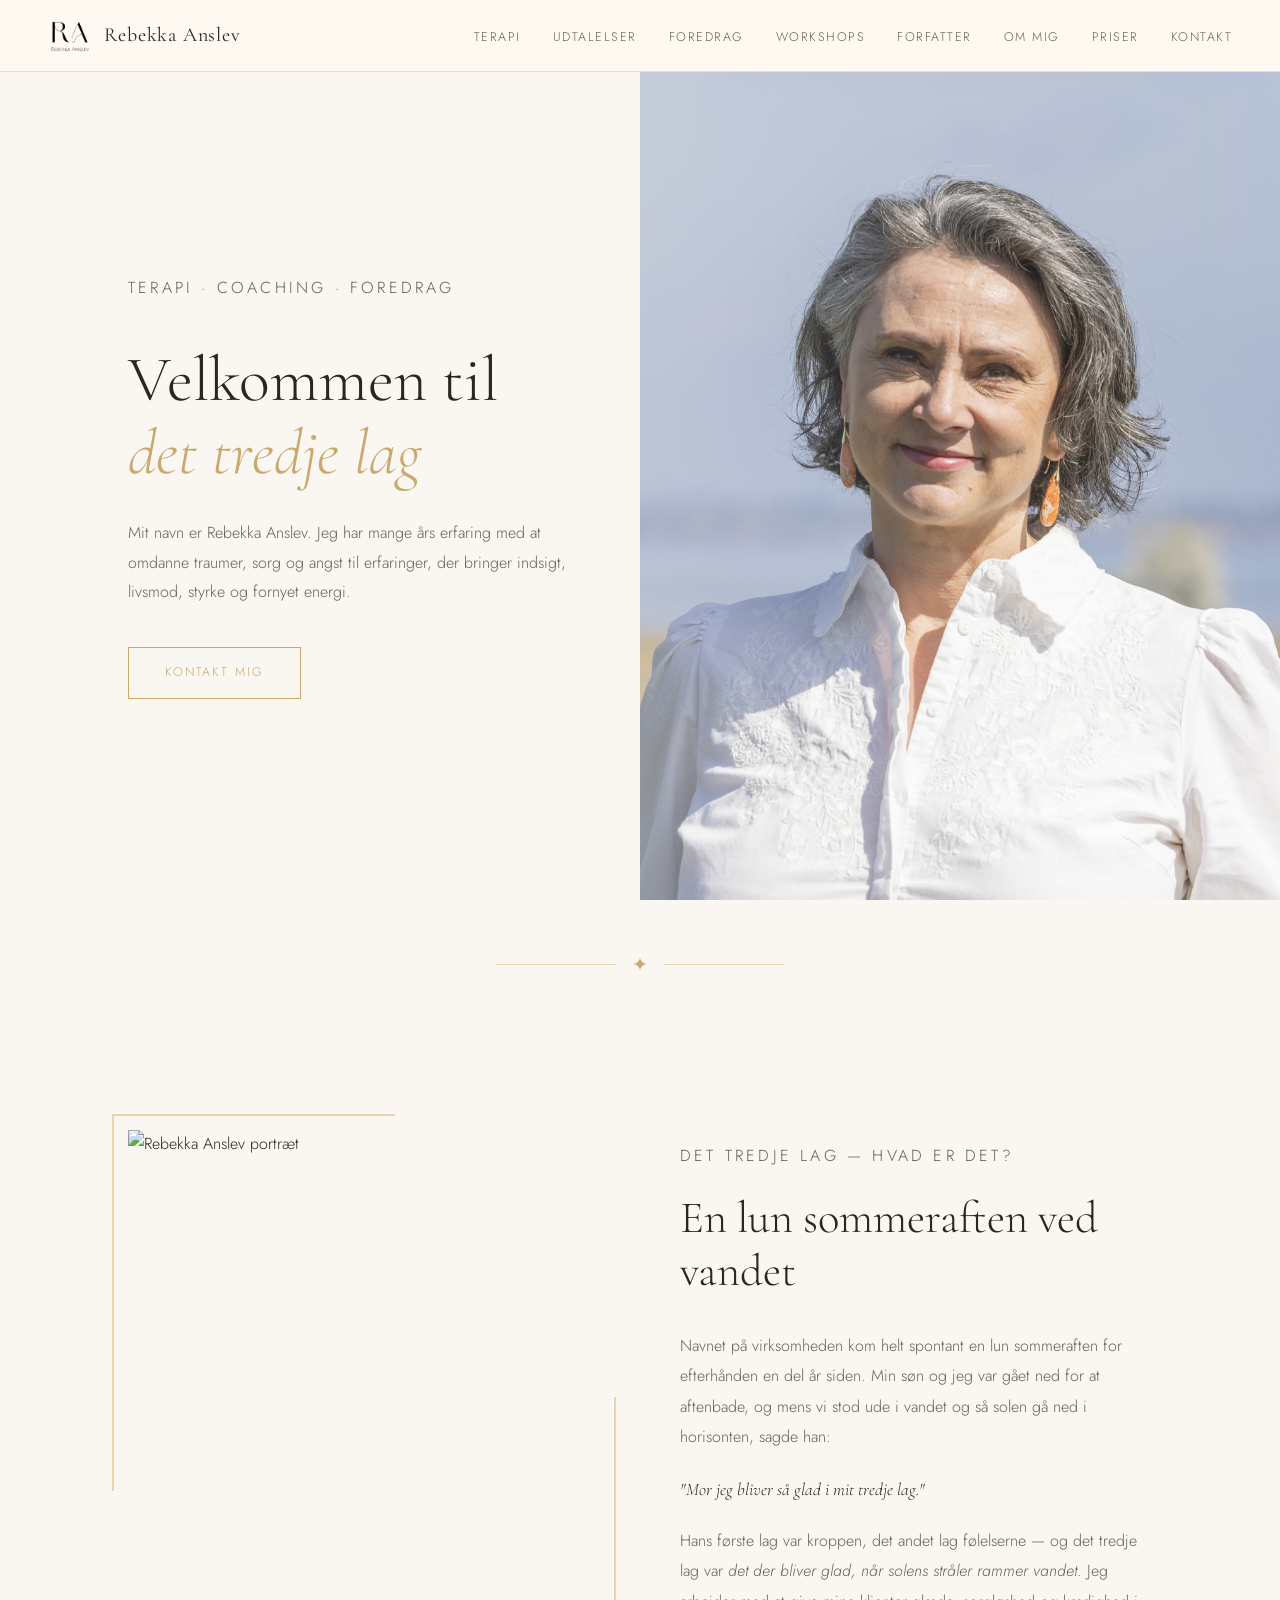
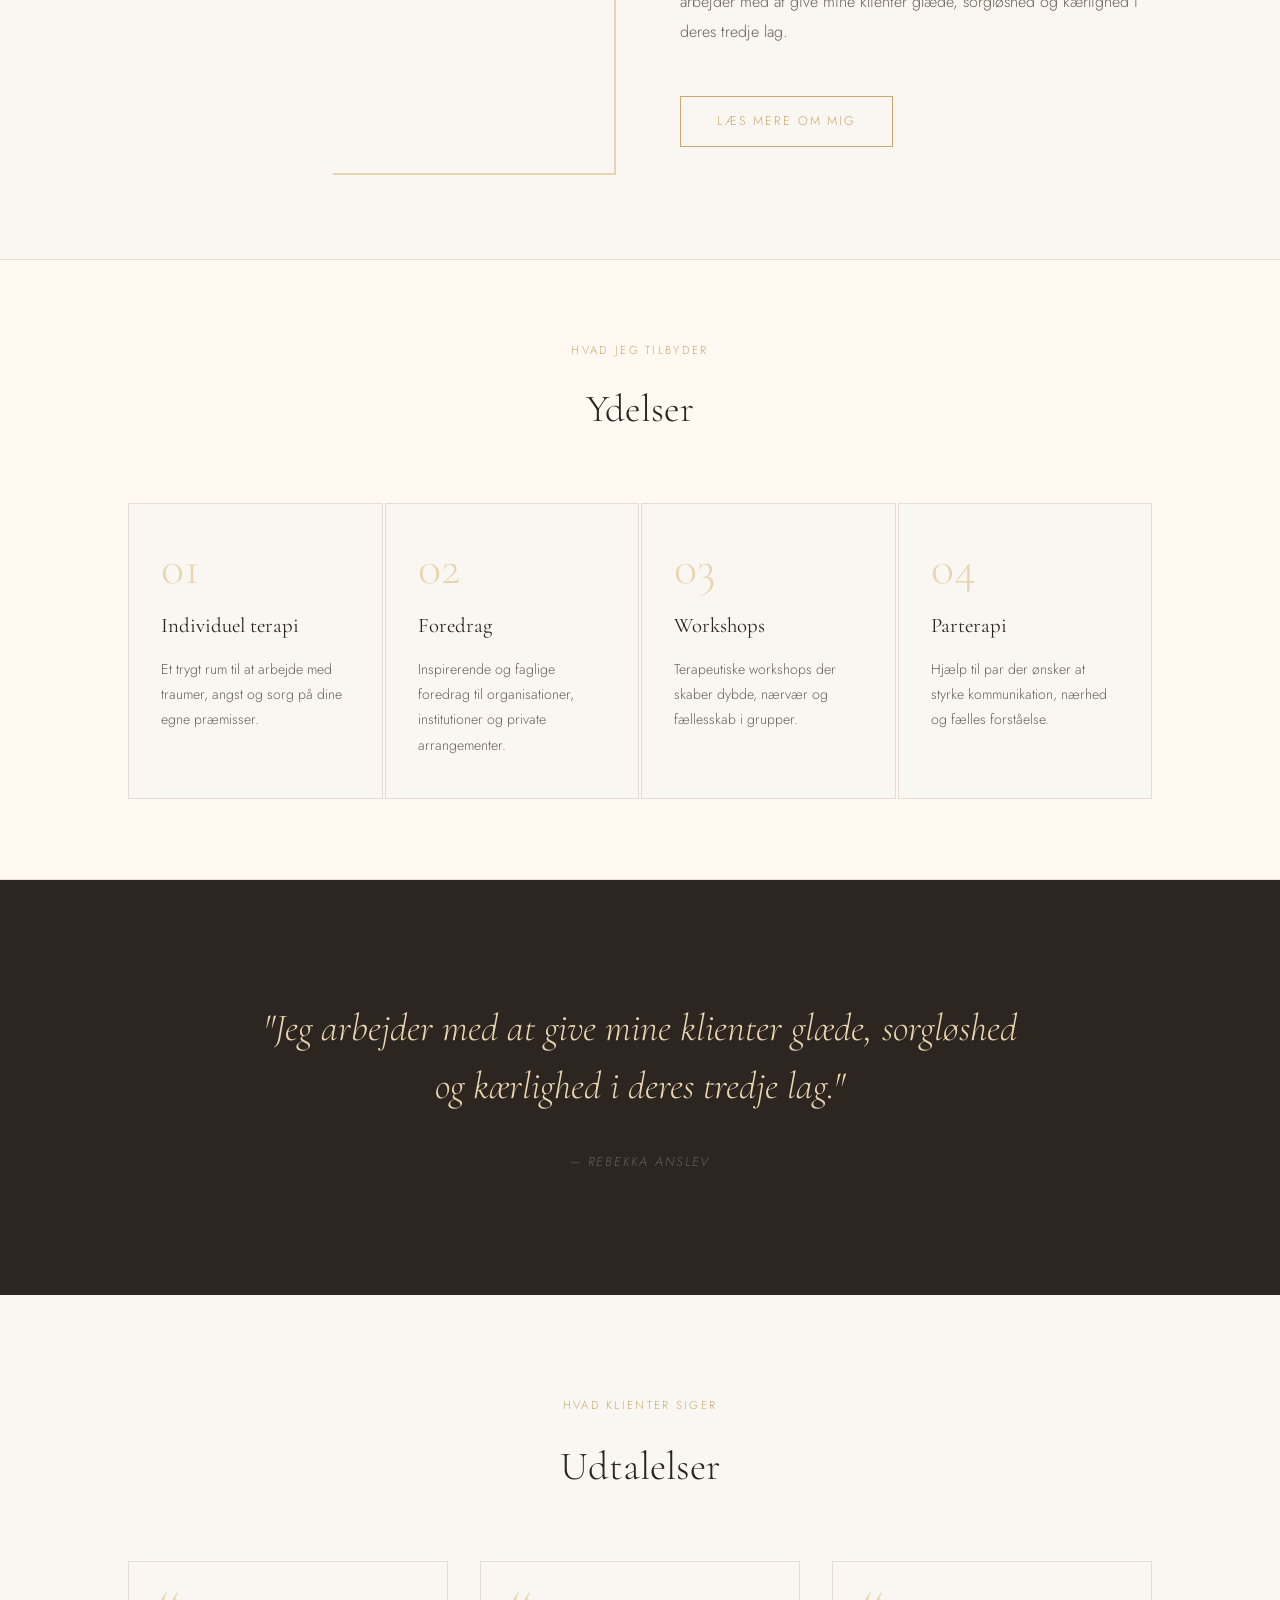
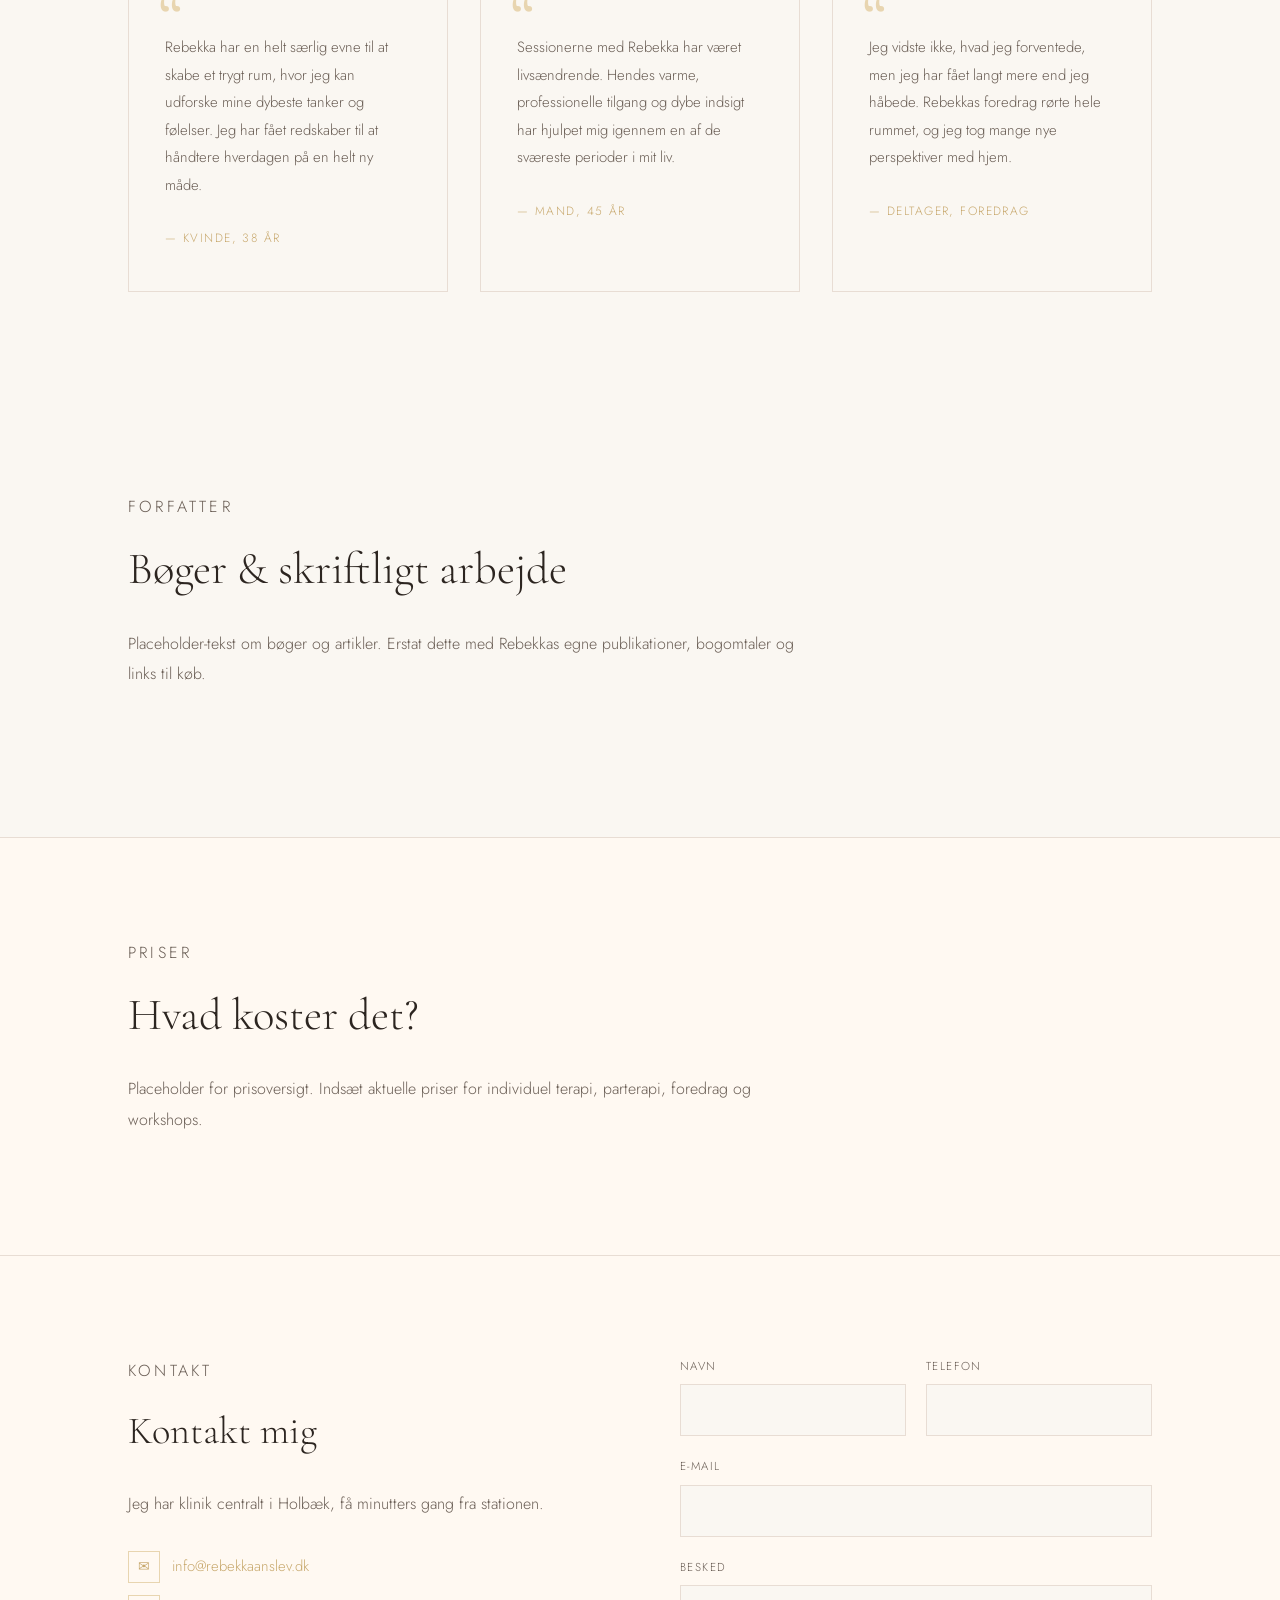
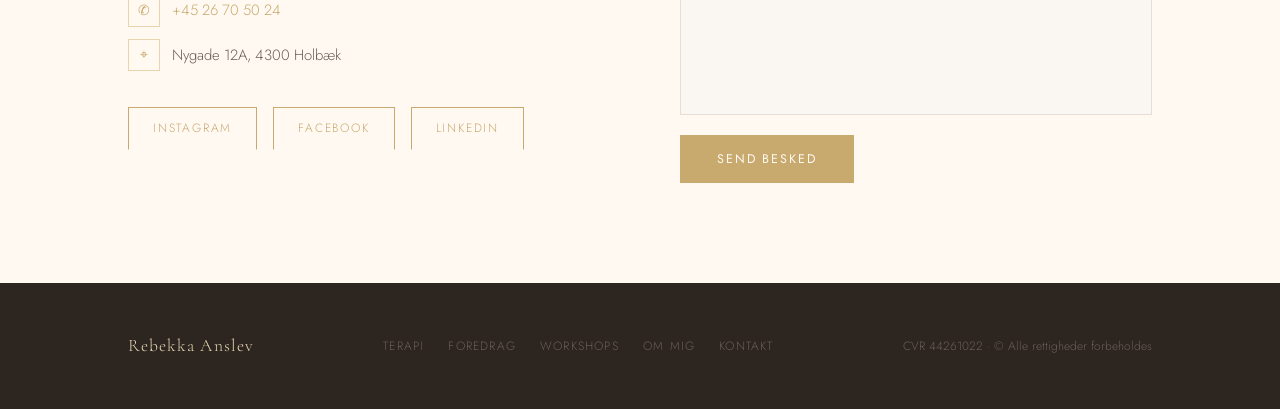
==== index.html @ 32efa0bd "initial commit" ====
<!DOCTYPE html>
<html lang="da">
<head>
  <meta charset="UTF-8" />
  <meta name="viewport" content="width=device-width, initial-scale=1.0" />
  <title>Rebekka Anslev</title>
  <link rel="preconnect" href="https://fonts.googleapis.com">
  <link rel="preconnect" href="https://fonts.gstatic.com" crossorigin>
  <link href="https://fonts.googleapis.com/css2?family=Cormorant+Garamond:ital,wght@0,300;0,400;0,500;1,300;1,400&family=Jost:wght@300;400;500&display=swap" rel="stylesheet">

  <style>
    /* ── Variables ── */
    :root {
      --gold:        #c8a96e;
      --gold-light:  #e8d5b0;
      --cream:       #faf7f2;
      --warm-white:  #fff9f2;
      --dark:        #2c2520;
      --mid:         #6b5f56;
      --light-line:  #e8ddd4;
      --nav-height:  72px;
    }

    /* ── Reset ── */
    *, *::before, *::after { box-sizing: border-box; margin: 0; padding: 0; }
    html { scroll-behavior: smooth; }

    body {
      font-family: 'Jost', sans-serif;
      background: var(--cream);
      color: var(--dark);
      font-weight: 300;
      line-height: 1.75;
    }

    img { display: block; max-width: 100%; }
    a   { color: inherit; text-decoration: none; }

    /* ── Nav ── */
    nav {
      position: fixed; top: 0; left: 0; right: 0; z-index: 100;
      height: var(--nav-height);
      background: var(--warm-white);
      border-bottom: 1px solid var(--light-line);
      display: flex; align-items: center; justify-content: space-between;
      padding: 0 48px;
      transition: box-shadow .3s;
    }
    nav.scrolled { box-shadow: 0 2px 24px rgba(0,0,0,.07); }

    .nav-logo {
      display: flex; align-items: center; gap: 14px;
    }
    .nav-logo img {
      height: 36px; width: auto;
    }
    .nav-logo span {
      font-family: 'Cormorant Garamond', serif;
      font-size: 1.25rem;
      font-weight: 400;
      letter-spacing: .04em;
      color: var(--dark);
    }

    .nav-links {
      display: flex; gap: 32px; list-style: none;
    }
    .nav-links a {
      font-size: .78rem;
      letter-spacing: .12em;
      text-transform: uppercase;
      color: var(--mid);
      transition: color .2s;
      padding-bottom: 2px;
      border-bottom: 1px solid transparent;
    }
    .nav-links a:hover {
      color: var(--gold);
      border-bottom-color: var(--gold);
    }

    /* hamburger */
    .hamburger {
      display: none; flex-direction: column; gap: 5px; cursor: pointer; padding: 4px;
    }
    .hamburger span {
      display: block; width: 24px; height: 1.5px; background: var(--dark); transition: .3s;
    }

    /* mobile menu */
    .mobile-menu {
      display: none; position: fixed; top: var(--nav-height); left: 0; right: 0; bottom: 0;
      background: var(--warm-white); z-index: 99;
      flex-direction: column; align-items: center; justify-content: center; gap: 36px;
    }
    .mobile-menu.open { display: flex; }
    .mobile-menu a {
      font-family: 'Cormorant Garamond', serif;
      font-size: 2rem; font-weight: 300; letter-spacing: .05em;
      color: var(--dark); transition: color .2s;
    }
    .mobile-menu a:hover { color: var(--gold); }

    /* ── Hero ── */
    .hero {
      margin-top: var(--nav-height);
      min-height: calc(100vh - var(--nav-height));
      display: grid;
      grid-template-columns: 1fr 1fr;
      align-items: center;
    }

    .hero-text {
      padding: 80px 64px 80px 10vw;
    }
    .hero-eyebrow {
      font-size: .72rem; letter-spacing: .2em; text-transform: uppercase;
      color: var(--gold); margin-bottom: 24px;
    }
    .hero-text h1 {
      font-family: 'Cormorant Garamond', serif;
      font-size: clamp(2.6rem, 5vw, 4.2rem);
      font-weight: 300;
      line-height: 1.15;
      margin-bottom: 28px;
      color: var(--dark);
    }
    .hero-text h1 em {
      font-style: italic; color: var(--gold);
    }
    .hero-text p {
      font-size: 1rem; color: var(--mid);
      max-width: 440px; margin-bottom: 40px;
      line-height: 1.85;
    }

    .btn {
      display: inline-block;
      padding: 14px 36px;
      border: 1px solid var(--gold);
      color: var(--gold);
      font-family: 'Jost', sans-serif;
      font-size: .78rem; letter-spacing: .15em; text-transform: uppercase;
      transition: background .25s, color .25s;
    }
    .btn:hover { background: var(--gold); color: var(--warm-white); }
    .btn-filled {
      background: var(--gold); color: var(--warm-white);
    }
    .btn-filled:hover { background: var(--dark); border-color: var(--dark); }

    .hero-image {
      height: calc(100vh - var(--nav-height));
      overflow: hidden;
      position: relative;
    }
    .hero-image img {
      width: 100%; height: 100%; object-fit: cover; object-position: top center;
    }
    /* warm tint overlay */
    .hero-image::after {
      content: ''; position: absolute; inset: 0;
      background: linear-gradient(to right, rgba(250,247,242,.18), transparent);
      pointer-events: none;
    }

    /* ── Divider ── */
    .gold-divider {
      display: flex; align-items: center; justify-content: center;
      gap: 16px; padding: 48px 0;
    }
    .gold-divider::before, .gold-divider::after {
      content: ''; flex: 1; max-width: 120px; height: 1px; background: var(--gold-light);
    }
    .gold-divider span {
      color: var(--gold); font-size: 1.2rem;
    }

    /* ── About / Story Section ── */
    .section { padding: 100px 10vw; }
    .section-label {
      font-size: .72rem; letter-spacing: .2em; text-transform: uppercase;
      color: var(--gold); margin-bottom: 16px;
    }
    .section h2 {
      font-family: 'Cormorant Garamond', serif;
      font-size: clamp(2rem, 3.5vw, 3rem);
      font-weight: 300; line-height: 1.2;
      margin-bottom: 32px;
    }
    .section p {
      color: var(--mid); max-width: 680px; margin-bottom: 20px;
      font-size: 1rem; line-height: 1.9;
    }

    .about-grid {
      display: grid; grid-template-columns: 1fr 1fr; gap: 80px; align-items: center;
    }
    .about-image {
      position: relative;
    }
    .about-image img {
      width: 100%; aspect-ratio: 3/4; object-fit: cover;
    }
    /* gold accent frame */
    .about-image::before {
      content: '';
      position: absolute; top: -16px; left: -16px;
      width: 60%; height: 60%;
      border-top: 2px solid var(--gold-light);
      border-left: 2px solid var(--gold-light);
      pointer-events: none; z-index: 0;
    }
    .about-image::after {
      content: '';
      position: absolute; bottom: -16px; right: -16px;
      width: 60%; height: 60%;
      border-bottom: 2px solid var(--gold-light);
      border-right: 2px solid var(--gold-light);
      pointer-events: none;
    }

    /* ── Services Strip ── */
    .services {
      background: var(--warm-white);
      border-top: 1px solid var(--light-line);
      border-bottom: 1px solid var(--light-line);
      padding: 80px 10vw;
    }
    .services-header { text-align: center; margin-bottom: 60px; }
    .services-header .section-label { justify-content: center; display: block; }
    .services-header h2 {
      font-family: 'Cormorant Garamond', serif;
      font-size: clamp(2rem, 3vw, 2.8rem); font-weight: 300;
    }

    .services-grid {
      display: grid; grid-template-columns: repeat(4, 1fr); gap: 2px;
    }
    .service-card {
      padding: 40px 32px;
      border: 1px solid var(--light-line);
      background: var(--cream);
      transition: border-color .25s, background .25s;
      cursor: pointer;
    }
    .service-card:hover {
      border-color: var(--gold-light);
      background: var(--warm-white);
    }
    .service-number {
      font-family: 'Cormorant Garamond', serif;
      font-size: 3rem; font-weight: 300;
      color: var(--gold-light); line-height: 1;
      margin-bottom: 16px;
    }
    .service-card h3 {
      font-family: 'Cormorant Garamond', serif;
      font-size: 1.3rem; font-weight: 400;
      margin-bottom: 12px;
    }
    .service-card p {
      font-size: .88rem; color: var(--mid); line-height: 1.8;
    }

    /* ── Quote / Story Block ── */
    .quote-section {
      padding: 120px 10vw;
      background: var(--dark);
      color: var(--cream);
      text-align: center;
    }
    .quote-section blockquote {
      font-family: 'Cormorant Garamond', serif;
      font-size: clamp(1.5rem, 3vw, 2.5rem);
      font-weight: 300; font-style: italic;
      line-height: 1.5;
      max-width: 760px; margin: 0 auto 32px;
      color: var(--gold-light);
    }
    .quote-section cite {
      font-size: .8rem; letter-spacing: .15em; text-transform: uppercase;
      color: var(--mid);
    }

    /* ── Testimonials ── */
    .testimonials { padding: 100px 10vw; }
    .testimonials-header { text-align: center; margin-bottom: 60px; }
    .testimonials-grid {
      display: grid; grid-template-columns: repeat(3, 1fr); gap: 32px;
    }
    .testimonial {
      padding: 40px 36px;
      border: 1px solid var(--light-line);
      position: relative;
    }
    .testimonial::before {
      content: '\201C';
      font-family: 'Cormorant Garamond', serif;
      font-size: 5rem; line-height: .8;
      color: var(--gold-light);
      position: absolute; top: 24px; left: 28px;
    }
    .testimonial p {
      font-size: .93rem; color: var(--mid);
      line-height: 1.85; margin-bottom: 24px;
      padding-top: 32px;
    }
    .testimonial-name {
      font-size: .75rem; letter-spacing: .12em; text-transform: uppercase;
      color: var(--gold);
    }

    /* ── Contact ── */
    .contact {
      background: var(--warm-white);
      border-top: 1px solid var(--light-line);
      padding: 100px 10vw;
    }
    .contact-inner {
      display: grid; grid-template-columns: 1fr 1fr; gap: 80px; align-items: start;
    }
    .contact h2 {
      font-family: 'Cormorant Garamond', serif;
      font-size: clamp(2rem, 3vw, 2.8rem); font-weight: 300;
      margin-bottom: 24px;
    }
    .contact p { color: var(--mid); font-size: 1rem; line-height: 1.85; margin-bottom: 12px; }
    .contact a { color: var(--gold); border-bottom: 1px solid transparent; transition: border-color .2s; }
    .contact a:hover { border-bottom-color: var(--gold); }

    .contact-info { margin-top: 32px; }
    .contact-info-item {
      display: flex; align-items: center; gap: 12px;
      margin-bottom: 12px; font-size: .93rem; color: var(--mid);
    }
    .contact-info-item .icon {
      width: 32px; height: 32px; border: 1px solid var(--gold-light);
      display: flex; align-items: center; justify-content: center;
      flex-shrink: 0; color: var(--gold); font-size: .85rem;
    }

    /* Form */
    .contact-form { display: flex; flex-direction: column; gap: 20px; }
    .form-row { display: grid; grid-template-columns: 1fr 1fr; gap: 20px; }
    .form-group { display: flex; flex-direction: column; gap: 8px; }
    .form-group label {
      font-size: .72rem; letter-spacing: .12em; text-transform: uppercase; color: var(--mid);
    }
    .form-group input, .form-group textarea {
      background: var(--cream);
      border: 1px solid var(--light-line);
      padding: 14px 18px;
      font-family: 'Jost', sans-serif;
      font-size: .93rem; color: var(--dark); outline: none;
      transition: border-color .2s;
      resize: none;
    }
    .form-group input:focus, .form-group textarea:focus {
      border-color: var(--gold);
    }
    .form-group textarea { min-height: 130px; }

    /* ── Footer ── */
    footer {
      background: var(--dark); color: var(--mid);
      padding: 48px 10vw;
      display: flex; justify-content: space-between; align-items: center;
      flex-wrap: wrap; gap: 24px;
    }
    .footer-logo {
      font-family: 'Cormorant Garamond', serif;
      font-size: 1.1rem; color: var(--gold-light); letter-spacing: .06em;
    }
    .footer-links { display: flex; gap: 24px; flex-wrap: wrap; }
    .footer-links a {
      font-size: .75rem; letter-spacing: .1em; text-transform: uppercase;
      color: var(--mid); transition: color .2s;
    }
    .footer-links a:hover { color: var(--gold); }
    .footer-copy { font-size: .75rem; }

    /* ── Animations ── */
    @keyframes fadeUp {
      from { opacity: 0; transform: translateY(28px); }
      to   { opacity: 1; transform: translateY(0); }
    }
    .fade-up { opacity: 0; }
    .fade-up.visible { animation: fadeUp .7s ease forwards; }
    .fade-up:nth-child(2) { animation-delay: .1s; }
    .fade-up:nth-child(3) { animation-delay: .2s; }
    .fade-up:nth-child(4) { animation-delay: .3s; }

    /* ── Responsive ── */
    @media (max-width: 1024px) {
      .services-grid { grid-template-columns: 1fr 1fr; }
      .testimonials-grid { grid-template-columns: 1fr 1fr; }
    }

    @media (max-width: 768px) {
      nav { padding: 0 24px; }
      .nav-links { display: none; }
      .hamburger { display: flex; }

      .hero { grid-template-columns: 1fr; }
      .hero-image { display: none; }
      .hero-text { padding: 60px 24px; }

      .section { padding: 64px 24px; }
      .about-grid { grid-template-columns: 1fr; gap: 48px; }
      .services { padding: 64px 24px; }
      .services-grid { grid-template-columns: 1fr; }
      .testimonials { padding: 64px 24px; }
      .testimonials-grid { grid-template-columns: 1fr; }
      .contact { padding: 64px 24px; }
      .contact-inner { grid-template-columns: 1fr; gap: 48px; }
      .form-row { grid-template-columns: 1fr; }
      footer { padding: 40px 24px; flex-direction: column; align-items: flex-start; }
    }
  </style>
</head>
<body>

  <!-- ── Navigation ── -->
  <nav id="navbar">
    <div class="nav-logo">
      <!-- Replace logo.png with your actual logo file -->
      <img src="images/logo.png" alt="Rebekka Anslev logo" onerror="this.style.display='none'">
      <span>Rebekka Anslev</span>
    </div>

    <ul class="nav-links">
      <li><a href="#terapi">Terapi</a></li>
      <li><a href="#udtalelser">Udtalelser</a></li>
      <li><a href="#foredrag">Foredrag</a></li>
      <li><a href="#workshops">Workshops</a></li>
      <li><a href="#forfatter">Forfatter</a></li>
      <li><a href="#om-mig">Om mig</a></li>
      <li><a href="#priser">Priser</a></li>
      <li><a href="#kontakt">Kontakt</a></li>
    </ul>

    <div class="hamburger" id="hamburger" onclick="toggleMenu()">
      <span></span><span></span><span></span>
    </div>
  </nav>

  <!-- Mobile menu -->
  <div class="mobile-menu" id="mobileMenu">
    <a href="#terapi"    onclick="toggleMenu()">Terapi</a>
    <a href="#udtalelser" onclick="toggleMenu()">Udtalelser</a>
    <a href="#foredrag"  onclick="toggleMenu()">Foredrag</a>
    <a href="#workshops" onclick="toggleMenu()">Workshops</a>
    <a href="#forfatter" onclick="toggleMenu()">Forfatter</a>
    <a href="#om-mig"    onclick="toggleMenu()">Om mig</a>
    <a href="#priser"    onclick="toggleMenu()">Priser</a>
    <a href="#kontakt"   onclick="toggleMenu()">Kontakt</a>
  </div>

  <!-- ── Hero ── -->
  <section class="hero">
    <div class="hero-text">
      <p class="hero-eyebrow fade-up">Terapi · Coaching · Foredrag</p>
      <h1 class="fade-up">Velkommen til<br><em>det tredje lag</em></h1>
      <p class="fade-up">
        Mit navn er Rebekka Anslev. Jeg har mange års erfaring med at omdanne traumer,
        sorg og angst til erfaringer, der bringer indsigt, livsmod, styrke og fornyet energi.
      </p>
      <a href="#kontakt" class="btn fade-up">Kontakt mig</a>
    </div>
    <div class="hero-image">
      <!-- Replace hero.jpg with your portrait photo -->
      <img src="images/hero_cropped.jpg" alt="Rebekka Anslev">
    </div>
  </section>

  <!-- ── Gold Divider ── -->
  <div class="gold-divider"><span>✦</span></div>

  <!-- ── About / Story ── -->
  <section class="section" id="om-mig">
    <div class="about-grid">
      <div class="about-image">
        <!-- Replace portrait.jpg with your chosen image -->
        <img src="images/portrait.jpg" alt="Rebekka Anslev portræt">
      </div>
      <div>
        <p class="section-label fade-up">Det tredje lag — hvad er det?</p>
        <h2 class="fade-up">En lun sommeraften ved vandet</h2>
        <p class="fade-up">
          Navnet på virksomheden kom helt spontant en lun sommeraften for efterhånden en del år
          siden. Min søn og jeg var gået ned for at aftenbade, og mens vi stod ude i vandet og
          så solen gå ned i horisonten, sagde han:
        </p>
        <p class="fade-up">
          <em style="font-family:'Cormorant Garamond',serif;font-size:1.1rem;color:var(--dark);">
            "Mor jeg bliver så glad i mit tredje lag."
          </em>
        </p>
        <p class="fade-up">
          Hans første lag var kroppen, det andet lag følelserne — og det tredje lag var
          <em>det der bliver glad, når solens stråler rammer vandet</em>.
          Jeg arbejder med at give mine klienter glæde, sorgløshed og kærlighed i deres tredje lag.
        </p>
        <br>
        <a href="#kontakt" class="btn fade-up">Læs mere om mig</a>
      </div>
    </div>
  </section>

  <!-- ── Services ── -->
  <section class="services" id="terapi">
    <div class="services-header">
      <span class="section-label">Hvad jeg tilbyder</span>
      <h2>Ydelser</h2>
    </div>
    <div class="services-grid">
      <div class="service-card fade-up">
        <div class="service-number">01</div>
        <h3>Individuel terapi</h3>
        <p>Et trygt rum til at arbejde med traumer, angst og sorg på dine egne præmisser.</p>
      </div>
      <div class="service-card fade-up" id="foredrag">
        <div class="service-number">02</div>
        <h3>Foredrag</h3>
        <p>Inspirerende og faglige foredrag til organisationer, institutioner og private arrangementer.</p>
      </div>
      <div class="service-card fade-up" id="workshops">
        <div class="service-number">03</div>
        <h3>Workshops</h3>
        <p>Terapeutiske workshops der skaber dybde, nærvær og fællesskab i grupper.</p>
      </div>
      <div class="service-card fade-up">
        <div class="service-number">04</div>
        <h3>Parterapi</h3>
        <p>Hjælp til par der ønsker at styrke kommunikation, nærhed og fælles forståelse.</p>
      </div>
    </div>
  </section>

  <!-- ── Quote ── -->
  <section class="quote-section">
    <blockquote>
      "Jeg arbejder med at give mine klienter glæde, sorgløshed og kærlighed i deres tredje lag."
    </blockquote>
    <cite>— Rebekka Anslev</cite>
  </section>

  <!-- ── Testimonials ── -->
  <section class="testimonials" id="udtalelser">
    <div class="testimonials-header">
      <p class="section-label">Hvad klienter siger</p>
      <h2 style="font-family:'Cormorant Garamond',serif;font-size:2.5rem;font-weight:300;">Udtalelser</h2>
    </div>
    <div class="testimonials-grid">
      <div class="testimonial fade-up">
        <p>
          Rebekka har en helt særlig evne til at skabe et trygt rum, hvor jeg kan udforske
          mine dybeste tanker og følelser. Jeg har fået redskaber til at håndtere hverdagen
          på en helt ny måde.
        </p>
        <span class="testimonial-name">— Kvinde, 38 år</span>
      </div>
      <div class="testimonial fade-up">
        <p>
          Sessionerne med Rebekka har været livsændrende. Hendes varme, professionelle tilgang
          og dybe indsigt har hjulpet mig igennem en af de sværeste perioder i mit liv.
        </p>
        <span class="testimonial-name">— Mand, 45 år</span>
      </div>
      <div class="testimonial fade-up">
        <p>
          Jeg vidste ikke, hvad jeg forventede, men jeg har fået langt mere end jeg håbede.
          Rebekkas foredrag rørte hele rummet, og jeg tog mange nye perspektiver med hjem.
        </p>
        <span class="testimonial-name">— Deltager, foredrag</span>
      </div>
    </div>
  </section>

  <!-- ── Author note ── -->
  <section class="section" id="forfatter">
    <p class="section-label">Forfatter</p>
    <h2>Bøger & skriftligt arbejde</h2>
    <p>
      Placeholder-tekst om bøger og artikler. Erstat dette med Rebekkas egne publikationer,
      bogomtaler og links til køb.
    </p>
    <br>
    <!-- Replace book-cover.jpg with actual book cover -->
    <!-- <img src="images/book-cover.jpg" alt="Bogforside" style="max-width:220px;margin-top:24px;"> -->
  </section>

  <!-- ── Prices ── -->
  <section class="section" id="priser" style="background:var(--warm-white);border-top:1px solid var(--light-line);">
    <p class="section-label">Priser</p>
    <h2>Hvad koster det?</h2>
    <p>Placeholder for prisoversigt. Indsæt aktuelle priser for individuel terapi, parterapi, foredrag og workshops.</p>
  </section>

  <!-- ── Contact ── -->
  <section class="contact" id="kontakt">
    <div class="contact-inner">
      <div>
        <p class="section-label">Kontakt</p>
        <h2>Kontakt mig</h2>
        <p>
          Jeg har klinik centralt i Holbæk, få minutters gang fra stationen.
        </p>

        <div class="contact-info">
          <div class="contact-info-item">
            <div class="icon">✉</div>
            <a href="mailto:info@rebekkaanslev.dk">info@rebekkaanslev.dk</a>
          </div>
          <div class="contact-info-item">
            <div class="icon">✆</div>
            <a href="tel:+4526705024">+45 26 70 50 24</a>
          </div>
          <div class="contact-info-item">
            <div class="icon">⌖</div>
            <span>Nygade 12A, 4300 Holbæk</span>
          </div>
        </div>

        <div style="margin-top:36px;display:flex;gap:16px;">
          <a href="https://instagram.com/rebekkaanslev.dk/" class="btn" style="font-size:.75rem;padding:10px 24px;">Instagram</a>
          <a href="https://facebook.com/profile.php?id=61550701293813" class="btn" style="font-size:.75rem;padding:10px 24px;">Facebook</a>
          <a href="https://www.linkedin.com/in/rebekka-anslev-7918961b2/" class="btn" style="font-size:.75rem;padding:10px 24px;">LinkedIn</a>
        </div>
      </div>

      <form class="contact-form" onsubmit="handleSubmit(event)">
        <div class="form-row">
          <div class="form-group">
            <label for="name">Navn</label>
            <input type="text" id="name" name="name" required>
          </div>
          <div class="form-group">
            <label for="phone">Telefon</label>
            <input type="tel" id="phone" name="phone">
          </div>
        </div>
        <div class="form-group">
          <label for="email">E-mail</label>
          <input type="email" id="email" name="email" required>
        </div>
        <div class="form-group">
          <label for="message">Besked</label>
          <textarea id="message" name="message" required></textarea>
        </div>
        <button type="submit" class="btn btn-filled" style="align-self:flex-start">Send besked</button>
        <p id="form-msg" style="font-size:.85rem;color:var(--gold);display:none;">
          Tak for din besked — jeg vender tilbage snarest.
        </p>
      </form>
    </div>
  </section>

  <!-- ── Footer ── -->
  <footer>
    <div class="footer-logo">Rebekka Anslev</div>
    <div class="footer-links">
      <a href="#terapi">Terapi</a>
      <a href="#foredrag">Foredrag</a>
      <a href="#workshops">Workshops</a>
      <a href="#om-mig">Om mig</a>
      <a href="#kontakt">Kontakt</a>
    </div>
    <span class="footer-copy">CVR 44261022 · © Alle rettigheder forbeholdes</span>
  </footer>

  <!-- ── Scripts ── -->
  <script>
    // Nav shadow on scroll
    const navbar = document.getElementById('navbar');
    window.addEventListener('scroll', () => {
      navbar.classList.toggle('scrolled', window.scrollY > 20);
    });

    // Mobile menu toggle
    function toggleMenu() {
      document.getElementById('mobileMenu').classList.toggle('open');
    }

    // Scroll-triggered fade-up
    const observer = new IntersectionObserver((entries) => {
      entries.forEach(e => {
        if (e.isIntersecting) { e.target.classList.add('visible'); observer.unobserve(e.target); }
      });
    }, { threshold: 0.15 });
    document.querySelectorAll('.fade-up').forEach(el => observer.observe(el));

    // Contact form (static — hook up to Netlify forms or Formspree in production)
    function handleSubmit(e) {
      e.preventDefault();
      const msg = document.getElementById('form-msg');
      msg.style.display = 'block';
      e.target.reset();
    }
  </script>
</body>
</html>
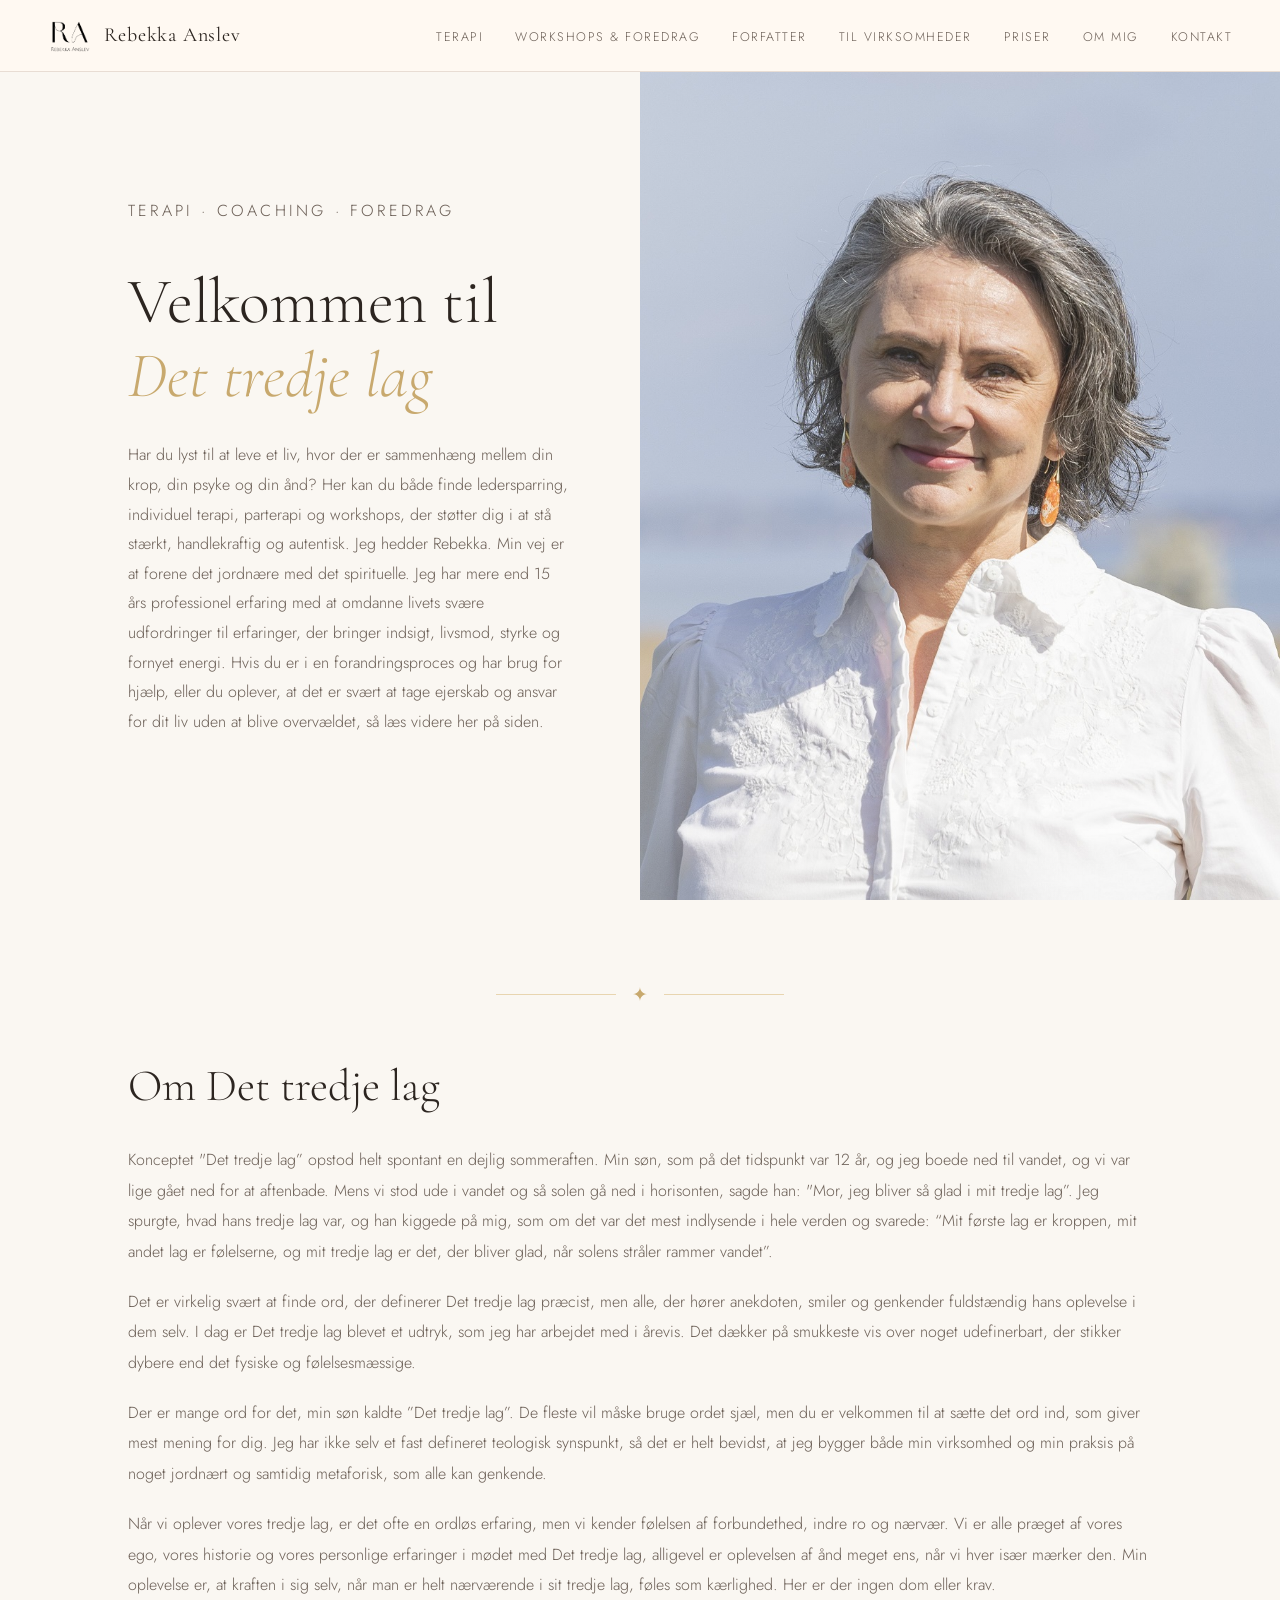
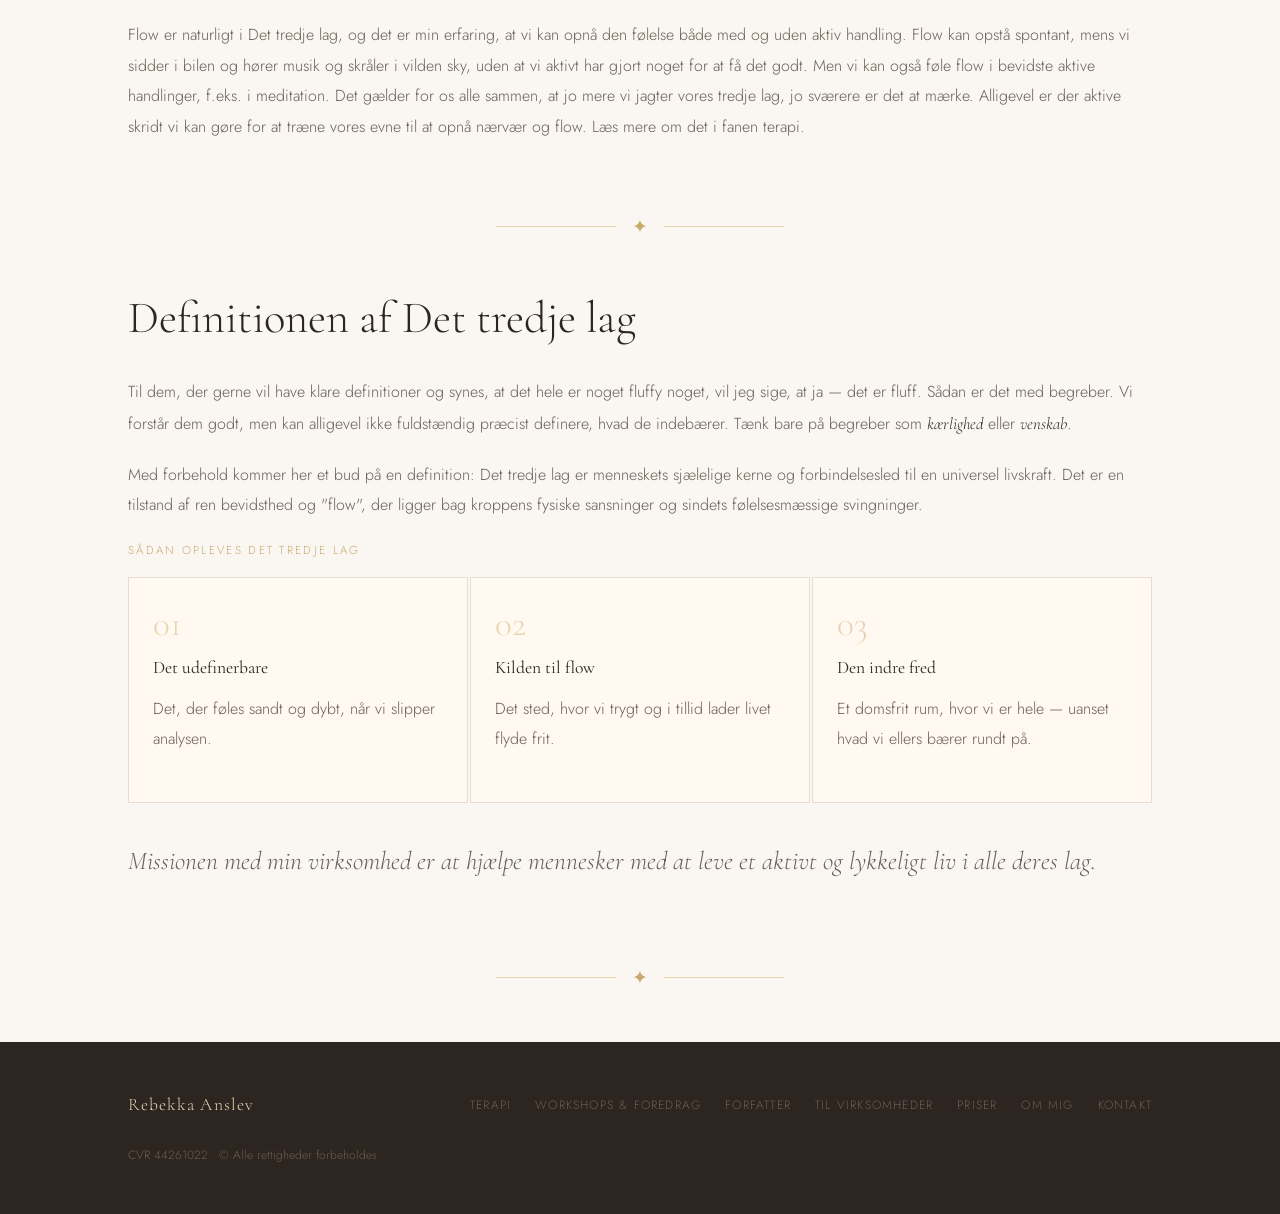
==== commit e3fdc20d: "front page and therapy done" ====
--- a/index.html
+++ b/index.html
@@ -1,703 +1,125 @@
 <!DOCTYPE html>
 <html lang="da">
+
 <head>
   <meta charset="UTF-8" />
   <meta name="viewport" content="width=device-width, initial-scale=1.0" />
   <title>Rebekka Anslev</title>
   <link rel="preconnect" href="https://fonts.googleapis.com">
   <link rel="preconnect" href="https://fonts.gstatic.com" crossorigin>
-  <link href="https://fonts.googleapis.com/css2?family=Cormorant+Garamond:ital,wght@0,300;0,400;0,500;1,300;1,400&family=Jost:wght@300;400;500&display=swap" rel="stylesheet">
+  <link
+    href="https://fonts.googleapis.com/css2?family=Cormorant+Garamond:ital,wght@0,300;0,400;0,500;1,300;1,400&family=Jost:wght@300;400;500&display=swap"
+    rel="stylesheet">
+  <link rel="stylesheet" href="style.css">
+  <link rel="icon" type="image/png" href="/images/logo_square.png">
 
-  <style>
-    /* ── Variables ── */
-    :root {
-      --gold:        #c8a96e;
-      --gold-light:  #e8d5b0;
-      --cream:       #faf7f2;
-      --warm-white:  #fff9f2;
-      --dark:        #2c2520;
-      --mid:         #6b5f56;
-      --light-line:  #e8ddd4;
-      --nav-height:  72px;
-    }
+</head>
 
-    /* ── Reset ── */
-    *, *::before, *::after { box-sizing: border-box; margin: 0; padding: 0; }
-    html { scroll-behavior: smooth; }
-
-    body {
-      font-family: 'Jost', sans-serif;
-      background: var(--cream);
-      color: var(--dark);
-      font-weight: 300;
-      line-height: 1.75;
-    }
-
-    img { display: block; max-width: 100%; }
-    a   { color: inherit; text-decoration: none; }
-
-    /* ── Nav ── */
-    nav {
-      position: fixed; top: 0; left: 0; right: 0; z-index: 100;
-      height: var(--nav-height);
-      background: var(--warm-white);
-      border-bottom: 1px solid var(--light-line);
-      display: flex; align-items: center; justify-content: space-between;
-      padding: 0 48px;
-      transition: box-shadow .3s;
-    }
-    nav.scrolled { box-shadow: 0 2px 24px rgba(0,0,0,.07); }
-
-    .nav-logo {
-      display: flex; align-items: center; gap: 14px;
-    }
-    .nav-logo img {
-      height: 36px; width: auto;
-    }
-    .nav-logo span {
-      font-family: 'Cormorant Garamond', serif;
-      font-size: 1.25rem;
-      font-weight: 400;
-      letter-spacing: .04em;
-      color: var(--dark);
-    }
-
-    .nav-links {
-      display: flex; gap: 32px; list-style: none;
-    }
-    .nav-links a {
-      font-size: .78rem;
-      letter-spacing: .12em;
-      text-transform: uppercase;
-      color: var(--mid);
-      transition: color .2s;
-      padding-bottom: 2px;
-      border-bottom: 1px solid transparent;
-    }
-    .nav-links a:hover {
-      color: var(--gold);
-      border-bottom-color: var(--gold);
-    }
-
-    /* hamburger */
-    .hamburger {
-      display: none; flex-direction: column; gap: 5px; cursor: pointer; padding: 4px;
-    }
-    .hamburger span {
-      display: block; width: 24px; height: 1.5px; background: var(--dark); transition: .3s;
-    }
-
-    /* mobile menu */
-    .mobile-menu {
-      display: none; position: fixed; top: var(--nav-height); left: 0; right: 0; bottom: 0;
-      background: var(--warm-white); z-index: 99;
-      flex-direction: column; align-items: center; justify-content: center; gap: 36px;
-    }
-    .mobile-menu.open { display: flex; }
-    .mobile-menu a {
-      font-family: 'Cormorant Garamond', serif;
-      font-size: 2rem; font-weight: 300; letter-spacing: .05em;
-      color: var(--dark); transition: color .2s;
-    }
-    .mobile-menu a:hover { color: var(--gold); }
-
-    /* ── Hero ── */
-    .hero {
-      margin-top: var(--nav-height);
-      min-height: calc(100vh - var(--nav-height));
-      display: grid;
-      grid-template-columns: 1fr 1fr;
-      align-items: center;
-    }
-
-    .hero-text {
-      padding: 80px 64px 80px 10vw;
-    }
-    .hero-eyebrow {
-      font-size: .72rem; letter-spacing: .2em; text-transform: uppercase;
-      color: var(--gold); margin-bottom: 24px;
-    }
-    .hero-text h1 {
-      font-family: 'Cormorant Garamond', serif;
-      font-size: clamp(2.6rem, 5vw, 4.2rem);
-      font-weight: 300;
-      line-height: 1.15;
-      margin-bottom: 28px;
-      color: var(--dark);
-    }
-    .hero-text h1 em {
-      font-style: italic; color: var(--gold);
-    }
-    .hero-text p {
-      font-size: 1rem; color: var(--mid);
-      max-width: 440px; margin-bottom: 40px;
-      line-height: 1.85;
-    }
-
-    .btn {
-      display: inline-block;
-      padding: 14px 36px;
-      border: 1px solid var(--gold);
-      color: var(--gold);
-      font-family: 'Jost', sans-serif;
-      font-size: .78rem; letter-spacing: .15em; text-transform: uppercase;
-      transition: background .25s, color .25s;
-    }
-    .btn:hover { background: var(--gold); color: var(--warm-white); }
-    .btn-filled {
-      background: var(--gold); color: var(--warm-white);
-    }
-    .btn-filled:hover { background: var(--dark); border-color: var(--dark); }
-
-    .hero-image {
-      height: calc(100vh - var(--nav-height));
-      overflow: hidden;
-      position: relative;
-    }
-    .hero-image img {
-      width: 100%; height: 100%; object-fit: cover; object-position: top center;
-    }
-    /* warm tint overlay */
-    .hero-image::after {
-      content: ''; position: absolute; inset: 0;
-      background: linear-gradient(to right, rgba(250,247,242,.18), transparent);
-      pointer-events: none;
-    }
-
-    /* ── Divider ── */
-    .gold-divider {
-      display: flex; align-items: center; justify-content: center;
-      gap: 16px; padding: 48px 0;
-    }
-    .gold-divider::before, .gold-divider::after {
-      content: ''; flex: 1; max-width: 120px; height: 1px; background: var(--gold-light);
-    }
-    .gold-divider span {
-      color: var(--gold); font-size: 1.2rem;
-    }
-
-    /* ── About / Story Section ── */
-    .section { padding: 100px 10vw; }
-    .section-label {
-      font-size: .72rem; letter-spacing: .2em; text-transform: uppercase;
-      color: var(--gold); margin-bottom: 16px;
-    }
-    .section h2 {
-      font-family: 'Cormorant Garamond', serif;
-      font-size: clamp(2rem, 3.5vw, 3rem);
-      font-weight: 300; line-height: 1.2;
-      margin-bottom: 32px;
-    }
-    .section p {
-      color: var(--mid); max-width: 680px; margin-bottom: 20px;
-      font-size: 1rem; line-height: 1.9;
-    }
-
-    .about-grid {
-      display: grid; grid-template-columns: 1fr 1fr; gap: 80px; align-items: center;
-    }
-    .about-image {
-      position: relative;
-    }
-    .about-image img {
-      width: 100%; aspect-ratio: 3/4; object-fit: cover;
-    }
-    /* gold accent frame */
-    .about-image::before {
-      content: '';
-      position: absolute; top: -16px; left: -16px;
-      width: 60%; height: 60%;
-      border-top: 2px solid var(--gold-light);
-      border-left: 2px solid var(--gold-light);
-      pointer-events: none; z-index: 0;
-    }
-    .about-image::after {
-      content: '';
-      position: absolute; bottom: -16px; right: -16px;
-      width: 60%; height: 60%;
-      border-bottom: 2px solid var(--gold-light);
-      border-right: 2px solid var(--gold-light);
-      pointer-events: none;
-    }
-
-    /* ── Services Strip ── */
-    .services {
-      background: var(--warm-white);
-      border-top: 1px solid var(--light-line);
-      border-bottom: 1px solid var(--light-line);
-      padding: 80px 10vw;
-    }
-    .services-header { text-align: center; margin-bottom: 60px; }
-    .services-header .section-label { justify-content: center; display: block; }
-    .services-header h2 {
-      font-family: 'Cormorant Garamond', serif;
-      font-size: clamp(2rem, 3vw, 2.8rem); font-weight: 300;
-    }
-
-    .services-grid {
-      display: grid; grid-template-columns: repeat(4, 1fr); gap: 2px;
-    }
-    .service-card {
-      padding: 40px 32px;
-      border: 1px solid var(--light-line);
-      background: var(--cream);
-      transition: border-color .25s, background .25s;
-      cursor: pointer;
-    }
-    .service-card:hover {
-      border-color: var(--gold-light);
-      background: var(--warm-white);
-    }
-    .service-number {
-      font-family: 'Cormorant Garamond', serif;
-      font-size: 3rem; font-weight: 300;
-      color: var(--gold-light); line-height: 1;
-      margin-bottom: 16px;
-    }
-    .service-card h3 {
-      font-family: 'Cormorant Garamond', serif;
-      font-size: 1.3rem; font-weight: 400;
-      margin-bottom: 12px;
-    }
-    .service-card p {
-      font-size: .88rem; color: var(--mid); line-height: 1.8;
-    }
-
-    /* ── Quote / Story Block ── */
-    .quote-section {
-      padding: 120px 10vw;
-      background: var(--dark);
-      color: var(--cream);
-      text-align: center;
-    }
-    .quote-section blockquote {
-      font-family: 'Cormorant Garamond', serif;
-      font-size: clamp(1.5rem, 3vw, 2.5rem);
-      font-weight: 300; font-style: italic;
-      line-height: 1.5;
-      max-width: 760px; margin: 0 auto 32px;
-      color: var(--gold-light);
-    }
-    .quote-section cite {
-      font-size: .8rem; letter-spacing: .15em; text-transform: uppercase;
-      color: var(--mid);
-    }
-
-    /* ── Testimonials ── */
-    .testimonials { padding: 100px 10vw; }
-    .testimonials-header { text-align: center; margin-bottom: 60px; }
-    .testimonials-grid {
-      display: grid; grid-template-columns: repeat(3, 1fr); gap: 32px;
-    }
-    .testimonial {
-      padding: 40px 36px;
-      border: 1px solid var(--light-line);
-      position: relative;
-    }
-    .testimonial::before {
-      content: '\201C';
-      font-family: 'Cormorant Garamond', serif;
-      font-size: 5rem; line-height: .8;
-      color: var(--gold-light);
-      position: absolute; top: 24px; left: 28px;
-    }
-    .testimonial p {
-      font-size: .93rem; color: var(--mid);
-      line-height: 1.85; margin-bottom: 24px;
-      padding-top: 32px;
-    }
-    .testimonial-name {
-      font-size: .75rem; letter-spacing: .12em; text-transform: uppercase;
-      color: var(--gold);
-    }
-
-    /* ── Contact ── */
-    .contact {
-      background: var(--warm-white);
-      border-top: 1px solid var(--light-line);
-      padding: 100px 10vw;
-    }
-    .contact-inner {
-      display: grid; grid-template-columns: 1fr 1fr; gap: 80px; align-items: start;
-    }
-    .contact h2 {
-      font-family: 'Cormorant Garamond', serif;
-      font-size: clamp(2rem, 3vw, 2.8rem); font-weight: 300;
-      margin-bottom: 24px;
-    }
-    .contact p { color: var(--mid); font-size: 1rem; line-height: 1.85; margin-bottom: 12px; }
-    .contact a { color: var(--gold); border-bottom: 1px solid transparent; transition: border-color .2s; }
-    .contact a:hover { border-bottom-color: var(--gold); }
-
-    .contact-info { margin-top: 32px; }
-    .contact-info-item {
-      display: flex; align-items: center; gap: 12px;
-      margin-bottom: 12px; font-size: .93rem; color: var(--mid);
-    }
-    .contact-info-item .icon {
-      width: 32px; height: 32px; border: 1px solid var(--gold-light);
-      display: flex; align-items: center; justify-content: center;
-      flex-shrink: 0; color: var(--gold); font-size: .85rem;
-    }
-
-    /* Form */
-    .contact-form { display: flex; flex-direction: column; gap: 20px; }
-    .form-row { display: grid; grid-template-columns: 1fr 1fr; gap: 20px; }
-    .form-group { display: flex; flex-direction: column; gap: 8px; }
-    .form-group label {
-      font-size: .72rem; letter-spacing: .12em; text-transform: uppercase; color: var(--mid);
-    }
-    .form-group input, .form-group textarea {
-      background: var(--cream);
-      border: 1px solid var(--light-line);
-      padding: 14px 18px;
-      font-family: 'Jost', sans-serif;
-      font-size: .93rem; color: var(--dark); outline: none;
-      transition: border-color .2s;
-      resize: none;
-    }
-    .form-group input:focus, .form-group textarea:focus {
-      border-color: var(--gold);
-    }
-    .form-group textarea { min-height: 130px; }
-
-    /* ── Footer ── */
-    footer {
-      background: var(--dark); color: var(--mid);
-      padding: 48px 10vw;
-      display: flex; justify-content: space-between; align-items: center;
-      flex-wrap: wrap; gap: 24px;
-    }
-    .footer-logo {
-      font-family: 'Cormorant Garamond', serif;
-      font-size: 1.1rem; color: var(--gold-light); letter-spacing: .06em;
-    }
-    .footer-links { display: flex; gap: 24px; flex-wrap: wrap; }
-    .footer-links a {
-      font-size: .75rem; letter-spacing: .1em; text-transform: uppercase;
-      color: var(--mid); transition: color .2s;
-    }
-    .footer-links a:hover { color: var(--gold); }
-    .footer-copy { font-size: .75rem; }
-
-    /* ── Animations ── */
-    @keyframes fadeUp {
-      from { opacity: 0; transform: translateY(28px); }
-      to   { opacity: 1; transform: translateY(0); }
-    }
-    .fade-up { opacity: 0; }
-    .fade-up.visible { animation: fadeUp .7s ease forwards; }
-    .fade-up:nth-child(2) { animation-delay: .1s; }
-    .fade-up:nth-child(3) { animation-delay: .2s; }
-    .fade-up:nth-child(4) { animation-delay: .3s; }
-
-    /* ── Responsive ── */
-    @media (max-width: 1024px) {
-      .services-grid { grid-template-columns: 1fr 1fr; }
-      .testimonials-grid { grid-template-columns: 1fr 1fr; }
-    }
-
-    @media (max-width: 768px) {
-      nav { padding: 0 24px; }
-      .nav-links { display: none; }
-      .hamburger { display: flex; }
-
-      .hero { grid-template-columns: 1fr; }
-      .hero-image { display: none; }
-      .hero-text { padding: 60px 24px; }
-
-      .section { padding: 64px 24px; }
-      .about-grid { grid-template-columns: 1fr; gap: 48px; }
-      .services { padding: 64px 24px; }
-      .services-grid { grid-template-columns: 1fr; }
-      .testimonials { padding: 64px 24px; }
-      .testimonials-grid { grid-template-columns: 1fr; }
-      .contact { padding: 64px 24px; }
-      .contact-inner { grid-template-columns: 1fr; gap: 48px; }
-      .form-row { grid-template-columns: 1fr; }
-      footer { padding: 40px 24px; flex-direction: column; align-items: flex-start; }
-    }
-  </style>
-</head>
 <body>
 
-  <!-- ── Navigation ── -->
-  <nav id="navbar">
-    <div class="nav-logo">
-      <!-- Replace logo.png with your actual logo file -->
-      <img src="images/logo.png" alt="Rebekka Anslev logo" onerror="this.style.display='none'">
-      <span>Rebekka Anslev</span>
-    </div>
-
-    <ul class="nav-links">
-      <li><a href="#terapi">Terapi</a></li>
-      <li><a href="#udtalelser">Udtalelser</a></li>
-      <li><a href="#foredrag">Foredrag</a></li>
-      <li><a href="#workshops">Workshops</a></li>
-      <li><a href="#forfatter">Forfatter</a></li>
-      <li><a href="#om-mig">Om mig</a></li>
-      <li><a href="#priser">Priser</a></li>
-      <li><a href="#kontakt">Kontakt</a></li>
-    </ul>
-
-    <div class="hamburger" id="hamburger" onclick="toggleMenu()">
-      <span></span><span></span><span></span>
-    </div>
-  </nav>
-
-  <!-- Mobile menu -->
-  <div class="mobile-menu" id="mobileMenu">
-    <a href="#terapi"    onclick="toggleMenu()">Terapi</a>
-    <a href="#udtalelser" onclick="toggleMenu()">Udtalelser</a>
-    <a href="#foredrag"  onclick="toggleMenu()">Foredrag</a>
-    <a href="#workshops" onclick="toggleMenu()">Workshops</a>
-    <a href="#forfatter" onclick="toggleMenu()">Forfatter</a>
-    <a href="#om-mig"    onclick="toggleMenu()">Om mig</a>
-    <a href="#priser"    onclick="toggleMenu()">Priser</a>
-    <a href="#kontakt"   onclick="toggleMenu()">Kontakt</a>
-  </div>
+  <div id="site-nav"></div>
 
   <!-- ── Hero ── -->
-  <section class="hero">
-    <div class="hero-text">
-      <p class="hero-eyebrow fade-up">Terapi · Coaching · Foredrag</p>
-      <h1 class="fade-up">Velkommen til<br><em>det tredje lag</em></h1>
+  <div class="page">
+    <section class="hero">
+      <div class="hero-text">
+        <p class="hero-eyebrow fade-up">Terapi · Coaching · Foredrag</p>
+        <h1 class="fade-up">Velkommen til<br><em>Det tredje lag</em></h1>
+        <p class="fade-up">
+          Har du lyst til at leve et liv, hvor der er sammenhæng mellem din krop, din psyke og din ånd? Her kan du både
+          finde ledersparring, individuel terapi, parterapi og workshops, der støtter dig i at stå stærkt, handlekraftig
+          og autentisk.
+          Jeg hedder Rebekka. Min vej er at forene det jordnære med det spirituelle. Jeg har mere end 15 års
+          professionel erfaring med at omdanne livets svære udfordringer til erfaringer, der bringer indsigt, livsmod,
+          styrke og fornyet energi. Hvis du er i en forandringsproces og har brug for hjælp, eller du oplever, at det er
+          svært at tage ejerskab og ansvar for dit liv uden at blive overvældet, så læs videre her på siden.
+
+        </p>
+      </div>
+      <div class="hero-image">
+        <!-- Replace hero.jpg with your portrait photo -->
+        <img src="images/hero_cropped.jpg" alt="Rebekka Anslev">
+      </div>
+    </section>
+    <section class="tl-section">
+
+      <div class="gold-divider"><span>✦</span></div>
+      <h2>Om Det tredje lag</h2>
+
+      <p class="fade-up">Konceptet "Det tredje lag” opstod helt spontant en dejlig sommeraften. Min søn, som på det
+        tidspunkt var 12 år, og jeg boede ned til vandet, og vi var lige gået ned for at aftenbade. Mens vi stod ude i
+        vandet og så solen gå ned i horisonten, sagde han: "Mor, jeg bliver så glad i mit tredje lag”. Jeg spurgte, hvad
+        hans tredje lag var, og han kiggede på mig, som om det var det mest indlysende i hele verden og svarede: “Mit
+        første lag er kroppen, mit andet lag er følelserne, og mit tredje lag er det, der bliver glad, når solens
+        stråler rammer vandet”.</p>
+      <p class="fade-up">Det er virkelig svært at finde ord, der definerer Det tredje lag præcist, men alle, der hører
+        anekdoten, smiler og genkender fuldstændig hans oplevelse i dem selv. I dag er Det tredje lag blevet et udtryk,
+        som jeg har arbejdet med i årevis. Det dækker på smukkeste vis over noget udefinerbart, der stikker dybere end
+        det fysiske og følelsesmæssige.</p>
+      <p class="fade-up">Der er mange ord for det, min søn kaldte ”Det tredje lag”. De fleste vil måske bruge ordet
+        sjæl, men du er velkommen til at sætte det ord ind, som giver mest mening for dig. Jeg har ikke selv et fast
+        defineret teologisk synspunkt, så det er helt bevidst, at jeg bygger både min virksomhed og min praksis på noget
+        jordnært og samtidig metaforisk, som alle kan genkende.</p>
+      <p class="fade-up">Når vi oplever vores tredje lag, er det ofte en ordløs erfaring, men vi kender følelsen af
+        forbundethed, indre ro og nærvær. Vi er alle præget af vores ego, vores historie og vores personlige erfaringer
+        i mødet med Det tredje lag, alligevel er oplevelsen af ånd meget ens, når vi hver især mærker den. Min oplevelse
+        er, at kraften i sig selv, når man er helt nærværende i sit tredje lag, føles som kærlighed. Her er der ingen
+        dom eller krav.</p>
+      <p class="fade-up">Flow er naturligt i Det tredje lag, og det er min erfaring, at vi kan opnå den følelse både med
+        og uden aktiv handling. Flow kan opstå spontant, mens vi sidder i bilen og hører musik og skråler i vilden sky,
+        uden at vi aktivt har gjort noget for at få det godt. Men vi kan også føle flow i bevidste aktive handlinger,
+        f.eks. i meditation. Det gælder for os alle sammen, at jo mere vi jagter vores tredje lag, jo sværere er det at
+        mærke. Alligevel er der aktive skridt vi kan gøre for at træne vores evne til at opnå nærvær og flow. Læs mere
+        om det i fanen terapi.</p>
+
+      <div class="gold-divider"><span>✦</span></div>
+
+      <h2>Definitionen af Det tredje lag</h2>
+
       <p class="fade-up">
-        Mit navn er Rebekka Anslev. Jeg har mange års erfaring med at omdanne traumer,
-        sorg og angst til erfaringer, der bringer indsigt, livsmod, styrke og fornyet energi.
+        Til dem, der gerne vil have klare definitioner og synes, at det hele er noget
+        fluffy noget, vil jeg sige, at ja — det er fluff. Sådan er det med begreber.
+        Vi forstår dem godt, men kan alligevel ikke fuldstændig præcist definere, hvad
+        de indebærer. Tænk bare på begreber som <em>kærlighed</em> eller <em>venskab</em>.
       </p>
-      <a href="#kontakt" class="btn fade-up">Kontakt mig</a>
-    </div>
-    <div class="hero-image">
-      <!-- Replace hero.jpg with your portrait photo -->
-      <img src="images/hero_cropped.jpg" alt="Rebekka Anslev">
-    </div>
-  </section>
 
-  <!-- ── Gold Divider ── -->
-  <div class="gold-divider"><span>✦</span></div>
+      <p class="fade-up">
+        Med forbehold kommer her et bud på en definition: Det tredje lag er menneskets
+        sjælelige kerne og forbindelsesled til en universel livskraft. Det er en tilstand
+        af ren bevidsthed og "flow", der ligger bag kroppens fysiske sansninger
+        og sindets følelsesmæssige svingninger.
+      </p>
 
-  <!-- ── About / Story ── -->
-  <section class="section" id="om-mig">
-    <div class="about-grid">
-      <div class="about-image">
-        <!-- Replace portrait.jpg with your chosen image -->
-        <img src="images/portrait.jpg" alt="Rebekka Anslev portræt">
-      </div>
-      <div>
-        <p class="section-label fade-up">Det tredje lag — hvad er det?</p>
-        <h2 class="fade-up">En lun sommeraften ved vandet</h2>
-        <p class="fade-up">
-          Navnet på virksomheden kom helt spontant en lun sommeraften for efterhånden en del år
-          siden. Min søn og jeg var gået ned for at aftenbade, og mens vi stod ude i vandet og
-          så solen gå ned i horisonten, sagde han:
-        </p>
-        <p class="fade-up">
-          <em style="font-family:'Cormorant Garamond',serif;font-size:1.1rem;color:var(--dark);">
-            "Mor jeg bliver så glad i mit tredje lag."
-          </em>
-        </p>
-        <p class="fade-up">
-          Hans første lag var kroppen, det andet lag følelserne — og det tredje lag var
-          <em>det der bliver glad, når solens stråler rammer vandet</em>.
-          Jeg arbejder med at give mine klienter glæde, sorgløshed og kærlighed i deres tredje lag.
-        </p>
-        <br>
-        <a href="#kontakt" class="btn fade-up">Læs mere om mig</a>
-      </div>
-    </div>
-  </section>
+      <span class="tl-label fade-up">Sådan opleves Det tredje lag</span>
 
-  <!-- ── Services ── -->
-  <section class="services" id="terapi">
-    <div class="services-header">
-      <span class="section-label">Hvad jeg tilbyder</span>
-      <h2>Ydelser</h2>
-    </div>
-    <div class="services-grid">
-      <div class="service-card fade-up">
-        <div class="service-number">01</div>
-        <h3>Individuel terapi</h3>
-        <p>Et trygt rum til at arbejde med traumer, angst og sorg på dine egne præmisser.</p>
-      </div>
-      <div class="service-card fade-up" id="foredrag">
-        <div class="service-number">02</div>
-        <h3>Foredrag</h3>
-        <p>Inspirerende og faglige foredrag til organisationer, institutioner og private arrangementer.</p>
-      </div>
-      <div class="service-card fade-up" id="workshops">
-        <div class="service-number">03</div>
-        <h3>Workshops</h3>
-        <p>Terapeutiske workshops der skaber dybde, nærvær og fællesskab i grupper.</p>
-      </div>
-      <div class="service-card fade-up">
-        <div class="service-number">04</div>
-        <h3>Parterapi</h3>
-        <p>Hjælp til par der ønsker at styrke kommunikation, nærhed og fælles forståelse.</p>
-      </div>
-    </div>
-  </section>
-
-  <!-- ── Quote ── -->
-  <section class="quote-section">
-    <blockquote>
-      "Jeg arbejder med at give mine klienter glæde, sorgløshed og kærlighed i deres tredje lag."
-    </blockquote>
-    <cite>— Rebekka Anslev</cite>
-  </section>
-
-  <!-- ── Testimonials ── -->
-  <section class="testimonials" id="udtalelser">
-    <div class="testimonials-header">
-      <p class="section-label">Hvad klienter siger</p>
-      <h2 style="font-family:'Cormorant Garamond',serif;font-size:2.5rem;font-weight:300;">Udtalelser</h2>
-    </div>
-    <div class="testimonials-grid">
-      <div class="testimonial fade-up">
-        <p>
-          Rebekka har en helt særlig evne til at skabe et trygt rum, hvor jeg kan udforske
-          mine dybeste tanker og følelser. Jeg har fået redskaber til at håndtere hverdagen
-          på en helt ny måde.
-        </p>
-        <span class="testimonial-name">— Kvinde, 38 år</span>
-      </div>
-      <div class="testimonial fade-up">
-        <p>
-          Sessionerne med Rebekka har været livsændrende. Hendes varme, professionelle tilgang
-          og dybe indsigt har hjulpet mig igennem en af de sværeste perioder i mit liv.
-        </p>
-        <span class="testimonial-name">— Mand, 45 år</span>
-      </div>
-      <div class="testimonial fade-up">
-        <p>
-          Jeg vidste ikke, hvad jeg forventede, men jeg har fået langt mere end jeg håbede.
-          Rebekkas foredrag rørte hele rummet, og jeg tog mange nye perspektiver med hjem.
-        </p>
-        <span class="testimonial-name">— Deltager, foredrag</span>
-      </div>
-    </div>
-  </section>
-
-  <!-- ── Author note ── -->
-  <section class="section" id="forfatter">
-    <p class="section-label">Forfatter</p>
-    <h2>Bøger & skriftligt arbejde</h2>
-    <p>
-      Placeholder-tekst om bøger og artikler. Erstat dette med Rebekkas egne publikationer,
-      bogomtaler og links til køb.
-    </p>
-    <br>
-    <!-- Replace book-cover.jpg with actual book cover -->
-    <!-- <img src="images/book-cover.jpg" alt="Bogforside" style="max-width:220px;margin-top:24px;"> -->
-  </section>
-
-  <!-- ── Prices ── -->
-  <section class="section" id="priser" style="background:var(--warm-white);border-top:1px solid var(--light-line);">
-    <p class="section-label">Priser</p>
-    <h2>Hvad koster det?</h2>
-    <p>Placeholder for prisoversigt. Indsæt aktuelle priser for individuel terapi, parterapi, foredrag og workshops.</p>
-  </section>
-
-  <!-- ── Contact ── -->
-  <section class="contact" id="kontakt">
-    <div class="contact-inner">
-      <div>
-        <p class="section-label">Kontakt</p>
-        <h2>Kontakt mig</h2>
-        <p>
-          Jeg har klinik centralt i Holbæk, få minutters gang fra stationen.
-        </p>
-
-        <div class="contact-info">
-          <div class="contact-info-item">
-            <div class="icon">✉</div>
-            <a href="mailto:info@rebekkaanslev.dk">info@rebekkaanslev.dk</a>
-          </div>
-          <div class="contact-info-item">
-            <div class="icon">✆</div>
-            <a href="tel:+4526705024">+45 26 70 50 24</a>
-          </div>
-          <div class="contact-info-item">
-            <div class="icon">⌖</div>
-            <span>Nygade 12A, 4300 Holbæk</span>
-          </div>
+      <div class="tl-cards">
+        <div class="tl-card">
+          <div class="tl-card-num">01</div>
+          <div class="tl-card-title">Det udefinerbare</div>
+          <p class="tl-card-body">Det, der føles sandt og dybt, når vi slipper analysen.</p>
         </div>
-
-        <div style="margin-top:36px;display:flex;gap:16px;">
-          <a href="https://instagram.com/rebekkaanslev.dk/" class="btn" style="font-size:.75rem;padding:10px 24px;">Instagram</a>
-          <a href="https://facebook.com/profile.php?id=61550701293813" class="btn" style="font-size:.75rem;padding:10px 24px;">Facebook</a>
-          <a href="https://www.linkedin.com/in/rebekka-anslev-7918961b2/" class="btn" style="font-size:.75rem;padding:10px 24px;">LinkedIn</a>
+        <div class="tl-card">
+          <div class="tl-card-num">02</div>
+          <div class="tl-card-title">Kilden til flow</div>
+          <p class="tl-card-body">Det sted, hvor vi trygt og i tillid lader livet flyde frit.</p>
+        </div>
+        <div class="tl-card">
+          <div class="tl-card-num">03</div>
+          <div class="tl-card-title">Den indre fred</div>
+          <p class="tl-card-body">Et domsfrit rum, hvor vi er hele — uanset hvad vi ellers bærer rundt på.</p>
         </div>
       </div>
 
-      <form class="contact-form" onsubmit="handleSubmit(event)">
-        <div class="form-row">
-          <div class="form-group">
-            <label for="name">Navn</label>
-            <input type="text" id="name" name="name" required>
-          </div>
-          <div class="form-group">
-            <label for="phone">Telefon</label>
-            <input type="tel" id="phone" name="phone">
-          </div>
-        </div>
-        <div class="form-group">
-          <label for="email">E-mail</label>
-          <input type="email" id="email" name="email" required>
-        </div>
-        <div class="form-group">
-          <label for="message">Besked</label>
-          <textarea id="message" name="message" required></textarea>
-        </div>
-        <button type="submit" class="btn btn-filled" style="align-self:flex-start">Send besked</button>
-        <p id="form-msg" style="font-size:.85rem;color:var(--gold);display:none;">
-          Tak for din besked — jeg vender tilbage snarest.
-        </p>
-      </form>
-    </div>
-  </section>
+      <div class="mv-b fade-up">
+        Missionen med min virksomhed er at hjælpe mennesker med at leve
+        et aktivt og lykkeligt liv i alle deres lag.
+      </div>
+    </section>
+    <div class="gold-divider"><span>✦</span></div>
 
-  <!-- ── Footer ── -->
-  <footer>
-    <div class="footer-logo">Rebekka Anslev</div>
-    <div class="footer-links">
-      <a href="#terapi">Terapi</a>
-      <a href="#foredrag">Foredrag</a>
-      <a href="#workshops">Workshops</a>
-      <a href="#om-mig">Om mig</a>
-      <a href="#kontakt">Kontakt</a>
-    </div>
-    <span class="footer-copy">CVR 44261022 · © Alle rettigheder forbeholdes</span>
-  </footer>
+  </div>
+  <div id="site-footer"></div>
+  <script src="nav.js"></script>
+</body>
 
-  <!-- ── Scripts ── -->
-  <script>
-    // Nav shadow on scroll
-    const navbar = document.getElementById('navbar');
-    window.addEventListener('scroll', () => {
-      navbar.classList.toggle('scrolled', window.scrollY > 20);
-    });
-
-    // Mobile menu toggle
-    function toggleMenu() {
-      document.getElementById('mobileMenu').classList.toggle('open');
-    }
-
-    // Scroll-triggered fade-up
-    const observer = new IntersectionObserver((entries) => {
-      entries.forEach(e => {
-        if (e.isIntersecting) { e.target.classList.add('visible'); observer.unobserve(e.target); }
-      });
-    }, { threshold: 0.15 });
-    document.querySelectorAll('.fade-up').forEach(el => observer.observe(el));
-
-    // Contact form (static — hook up to Netlify forms or Formspree in production)
-    function handleSubmit(e) {
-      e.preventDefault();
-      const msg = document.getElementById('form-msg');
-      msg.style.display = 'block';
-      e.target.reset();
-    }
-  </script>
-</body>
 </html>
--- a/style.css
+++ b/style.css
@@ -0,0 +1,411 @@
+/* ── Variables ── */
+:root {
+  --gold:        #c8a96e;
+  --gold-light:  #e8d5b0;
+  --cream:       #faf7f2;
+  --warm-white:  #fff9f2;
+  --dark:        #2c2520;
+  --mid:         #6b5f56;
+  --light-line:  #e8ddd4;
+  --nav-height:  72px;
+}
+
+
+
+/* ── Reset ── */
+*, *::before, *::after { box-sizing: border-box; margin: 0; padding: 0; }
+html { scroll-behavior: smooth; }
+
+body {
+  font-family: 'Jost', sans-serif;
+  background: var(--cream);
+  color: var(--dark);
+  font-weight: 300;
+  line-height: 1.75;
+}
+
+img { display: block; max-width: 100%; }
+a   { color: inherit; text-decoration: none; }
+
+/* ── Nav ── */
+nav {
+  position: fixed; top: 0; left: 0; right: 0; z-index: 100;
+  height: var(--nav-height);
+  background: var(--warm-white);
+  border-bottom: 1px solid var(--light-line);
+  display: flex; align-items: center; justify-content: space-between;
+  padding: 0 48px;
+  transition: box-shadow .3s;
+}
+nav.scrolled { box-shadow: 0 2px 24px rgba(0,0,0,.07); }
+
+.nav-logo {
+  display: flex; align-items: center; gap: 14px;
+  cursor: pointer;
+}
+.nav-logo img { height: 36px; width: auto; }
+.nav-logo span {
+  font-family: 'Cormorant Garamond', serif;
+  font-size: 1.25rem; font-weight: 400;
+  letter-spacing: .04em; color: var(--dark);
+  transition: color .2s;
+}
+.nav-logo:hover span { color: var(--gold); }
+
+.nav-links { display: flex; gap: 32px; list-style: none; }
+.nav-links a {
+  font-size: .78rem; letter-spacing: .12em; text-transform: uppercase;
+  color: var(--mid); transition: color .2s;
+  padding-bottom: 2px; border-bottom: 1px solid transparent;
+}
+.nav-links a:hover,
+.nav-links a.active {
+  color: var(--gold); border-bottom-color: var(--gold);
+}
+
+/* hamburger */
+.hamburger {
+  display: none; flex-direction: column; gap: 5px; cursor: pointer; padding: 4px;
+}
+.hamburger span { display: block; width: 24px; height: 1.5px; background: var(--dark); transition: .3s; }
+
+/* mobile menu */
+.mobile-menu {
+  display: none; position: fixed; top: var(--nav-height); left: 0; right: 0; bottom: 0;
+  background: var(--warm-white); z-index: 99;
+  flex-direction: column; align-items: center; justify-content: center; gap: 36px;
+}
+.mobile-menu.open { display: flex; }
+.mobile-menu a {
+  font-family: 'Cormorant Garamond', serif;
+  font-size: 2rem; font-weight: 300; letter-spacing: .05em;
+  color: var(--dark); transition: color .2s;
+}
+.mobile-menu a:hover { color: var(--gold); }
+
+/* ── Page wrapper ── */
+.page {
+  margin-top: var(--nav-height);
+  min-height: calc(100vh - var(--nav-height));
+}
+
+/* ── Buttons ── */
+.btn {
+  display: inline-block; padding: 14px 36px;
+  border: 1px solid var(--gold); color: var(--gold);
+  font-family: 'Jost', sans-serif;
+  font-size: .78rem; letter-spacing: .15em; text-transform: uppercase;
+  transition: background .25s, color .25s;
+}
+.btn:hover { background: var(--gold); color: var(--warm-white); }
+.btn-filled { background: var(--gold); color: var(--warm-white); }
+.btn-filled:hover { background: var(--dark); border-color: var(--dark); }
+
+/* ── Gold divider ── */
+.gold-divider {
+  display: flex; align-items: center; justify-content: center;
+  gap: 16px; padding: 48px 0;
+}
+.gold-divider::before, .gold-divider::after {
+  content: ''; flex: 1; max-width: 120px; height: 1px; background: var(--gold-light);
+}
+.gold-divider span { color: var(--gold); font-size: 1.2rem; }
+
+/* ── Section base ── */
+.section { padding: 100px 10vw; }
+.section-label {
+  font-size: .72rem; letter-spacing: .2em; text-transform: uppercase;
+  color: var(--gold); margin-bottom: 16px; display: block;
+}
+.section h2 {
+  font-family: 'Cormorant Garamond', serif;
+  font-size: clamp(2rem, 3.5vw, 3rem);
+  font-weight: 300; line-height: 1.2; margin-bottom: 32px;
+}
+.section p {
+  color: var(--mid);  margin-bottom: 20px;
+  font-size: 1rem; line-height: 1.9;
+}
+
+/* ── Page hero banner (for subpages) ── */
+.page-banner {
+  background: var(--warm-white);
+  border-bottom: 1px solid var(--light-line);
+  padding: 80px 10vw 60px;
+}
+.page-banner .section-label { margin-bottom: 12px; }
+.page-banner h1 {
+  font-family: 'Cormorant Garamond', serif;
+  font-size: clamp(2.4rem, 5vw, 4rem);
+  font-weight: 300; line-height: 1.1;
+}
+.page-banner p {
+  color: var(--mid); margin-top: 20px;
+  font-size: 1.05rem; line-height: 1.85;
+}
+
+/* ── Hero (front page only) ── */
+.hero {
+  min-height: calc(100vh - var(--nav-height));
+  display: grid; grid-template-columns: 1fr 1fr; align-items: center;
+}
+.hero-text { padding: 80px 64px 80px 10vw; }
+.hero-eyebrow {
+  font-size: .72rem; letter-spacing: .2em; text-transform: uppercase;
+  color: var(--gold); margin-bottom: 24px;
+}
+.hero-text h1 {
+  font-family: 'Cormorant Garamond', serif;
+  font-size: clamp(2.6rem, 5vw, 4.2rem); font-weight: 300;
+  line-height: 1.15; margin-bottom: 28px; color: var(--dark);
+}
+.hero-text h1 em { font-style: italic; color: var(--gold); }
+.hero-text p {
+  font-size: 1rem; color: var(--mid); max-width: 440px;
+  margin-bottom: 40px; line-height: 1.85;
+}
+.hero-image {
+  height: calc(100vh - var(--nav-height)); overflow: hidden; position: relative;
+}
+.hero-image img { width: 100%; height: 100%; object-fit: cover; object-position: top center; }
+.hero-image::after {
+  content: ''; position: absolute; inset: 0;
+  background: linear-gradient(to right, rgba(250,247,242,.18), transparent);
+  pointer-events: none;
+}
+
+/* ── About image ── */
+.about-grid { display: grid; grid-template-columns: 1fr 1fr; gap: 80px; align-items: center; }
+.about-image { position: relative; }
+.about-image img { width: 100%; aspect-ratio: 3/4; object-fit: cover;  max-height: 600px; }
+
+
+/* ── Services ── */
+.services { background: var(--warm-white); border-top: 1px solid var(--light-line); border-bottom: 1px solid var(--light-line); padding: 80px 10vw; }
+.services-header { text-align: center; margin-bottom: 60px; }
+.services-header h2 { font-family: 'Cormorant Garamond', serif; font-size: clamp(2rem, 3vw, 2.8rem); font-weight: 300; }
+.services-grid { display: grid; grid-template-columns: repeat(4, 1fr); gap: 2px; }
+.service-card {
+  padding: 40px 32px; border: 1px solid var(--light-line); background: var(--cream);
+  transition: border-color .25s, background .25s; cursor: pointer;
+}
+.service-card:hover { border-color: var(--gold-light); background: var(--warm-white); }
+.service-number {
+  font-family: 'Cormorant Garamond', serif; font-size: 3rem; font-weight: 300;
+  color: var(--gold-light); line-height: 1; margin-bottom: 16px;
+}
+.service-card h3 { font-family: 'Cormorant Garamond', serif; font-size: 1.3rem; font-weight: 400; margin-bottom: 12px; }
+.service-card p { font-size: .88rem; color: var(--mid); line-height: 1.8; }
+
+/* ── Quote ── */
+.quote-section {
+  padding: 120px 10vw; background: var(--dark); color: var(--cream); text-align: center;
+}
+.quote-section blockquote {
+  font-family: 'Cormorant Garamond', serif;
+  font-size: clamp(1.5rem, 3vw, 2.5rem); font-weight: 300; font-style: italic;
+  line-height: 1.5; max-width: 760px; margin: 0 auto 32px; color: var(--gold-light);
+}
+.quote-section cite { font-size: .8rem; letter-spacing: .15em; text-transform: uppercase; color: var(--mid); }
+
+.testimonialBox {
+    max-width: 680px; border-left: 2px solid #c8a96e;
+    padding: 20px 50px; margin-top: 12px;
+    background: #fff9f2;
+  }
+  .testimonialBox p {
+    margin: 0; font-size: 1rem; color: #6b5f56;
+    font-style: italic; font-family: 'Cormorant Garamond', Georgia, serif;
+    font-size: 1.15rem; line-height: 1.8;
+
+  }
+
+/* ── Testimonials ── */
+.testimonials { padding: 100px 10vw; }
+.testimonials-header { text-align: center; margin-bottom: 60px; }
+.testimonials-grid { display: grid; grid-template-columns: repeat(3, 1fr); gap: 32px; }
+.testimonial { padding: 40px 36px; border: 1px solid var(--light-line); position: relative; }
+.testimonial::before {
+  content: '\201C'; font-family: 'Cormorant Garamond', serif;
+  font-size: 5rem; line-height: .8; color: var(--gold-light);
+  position: absolute; top: 24px; left: 28px;
+}
+.testimonial p { font-size: .93rem; color: var(--mid); line-height: 1.85; margin-bottom: 24px; padding-top: 32px; }
+.testimonial-name { font-size: .75rem; letter-spacing: .12em; text-transform: uppercase; color: var(--gold); }
+
+/* ── Contact ── */
+.contact { background: var(--warm-white); border-top: 1px solid var(--light-line); padding: 100px 10vw; }
+.contact-inner { display: grid; grid-template-columns: 1fr 1fr; gap: 80px; align-items: start; }
+.contact h2 { font-family: 'Cormorant Garamond', serif; font-size: clamp(2rem, 3vw, 2.8rem); font-weight: 300; margin-bottom: 24px; }
+.contact p { color: var(--mid); font-size: 1rem; line-height: 1.85; margin-bottom: 12px; }
+.contact a { color: var(--gold); border-bottom: 1px solid transparent; transition: border-color .2s; }
+.contact a:hover { border-bottom-color: var(--gold); }
+.contact-info { margin-top: 32px; }
+.contact-info-item { display: flex; align-items: center; gap: 12px; margin-bottom: 12px; font-size: .93rem; color: var(--mid); }
+.contact-info-item .icon {
+  width: 32px; height: 32px; border: 1px solid var(--gold-light);
+  display: flex; align-items: center; justify-content: center;
+  flex-shrink: 0; color: var(--gold); font-size: .85rem;
+}
+.contact-form { display: flex; flex-direction: column; gap: 20px; }
+.form-row { display: grid; grid-template-columns: 1fr 1fr; gap: 20px; }
+.form-group { display: flex; flex-direction: column; gap: 8px; }
+.form-group label { font-size: .72rem; letter-spacing: .12em; text-transform: uppercase; color: var(--mid); }
+.form-group input, .form-group textarea {
+  background: var(--cream); border: 1px solid var(--light-line);
+  padding: 14px 18px; font-family: 'Jost', sans-serif;
+  font-size: .93rem; color: var(--dark); outline: none;
+  transition: border-color .2s; resize: none;
+}
+.form-group input:focus, .form-group textarea:focus { border-color: var(--gold); }
+.form-group textarea { min-height: 130px; }
+
+/* ── Footer ── */
+footer {
+  background: var(--dark); color: var(--mid);
+  padding: 48px 10vw;
+  display: flex; justify-content: space-between; align-items: center;
+  flex-wrap: wrap; gap: 24px;
+}
+.footer-logo { font-family: 'Cormorant Garamond', serif; font-size: 1.1rem; color: var(--gold-light); letter-spacing: .06em; }
+.footer-links { display: flex; gap: 24px; flex-wrap: wrap; }
+.footer-links a { font-size: .75rem; letter-spacing: .1em; text-transform: uppercase; color: var(--mid); transition: color .2s; }
+.footer-links a:hover { color: var(--gold); }
+.footer-copy { font-size: .75rem; }
+
+
+/* ── tl ── */
+.tl-section { padding: 30px 10%; }
+.tl-label {
+  font-size: .72rem; letter-spacing: .2em; text-transform: uppercase;
+  color: var(--gold); margin-bottom: 16px; display: block;
+  font-family: 'Jost', 'Segoe UI', sans-serif; font-weight: 300;
+}
+.tl-section h2 {
+  font-family: 'Cormorant Garamond', Georgia, serif;
+  font-size: clamp(2rem, 3.5vw, 3rem); font-weight: 300; line-height: 1.2;
+  margin-bottom: 32px; color: var(--dark);
+}
+.tl-section p {
+  font-family: 'Jost', 'Segoe UI', sans-serif; font-weight: 300;
+  color: var(--mid); margin-bottom: 20px;
+  font-size: 1rem; line-height: 1.9;
+}
+.tl-section em {
+  font-family: 'Cormorant Garamond', Georgia, serif;
+  font-style: italic; color: var(--dark); font-size: 1.05em;
+}
+.tl-divider {
+  display: flex; align-items: center; gap: 16px; margin: 40px 0;
+}
+.tl-divider::before, .tl-divider::after {
+  content: ''; flex: 1; height: 1px; background: var(--gold-light);
+}
+.tl-divider span { color: var(--gold); font-size: 1rem; }
+.tl-cards {
+  display: grid; grid-template-columns: repeat(3, 1fr);
+  gap: 2px; margin: 8px 0 36px;
+  
+}
+.tl-card {
+  border: 1px solid var(--light-line); padding: 28px 24px; background: var(--warm-white);
+}
+.tl-card-title {
+  font-family: 'Cormorant Garamond', Georgia, serif;
+  font-size: 1.1rem; font-weight: 400; color: var(--dark); margin-bottom: 10px;
+}
+.tl-card-body {
+  font-family: 'Jost', 'Segoe UI', sans-serif; font-weight: 300;
+  font-size: .88rem; color: var(--mid); line-height: 1.75; margin: 0;
+}
+.tl-card-num {
+  font-family: 'Cormorant Garamond', Georgia, serif;
+  font-size: 2.2rem; font-weight: 300; color: var(--gold-light);
+  line-height: 1; margin-bottom: 12px;
+}
+
+.tl-mission {
+ font-family: 'Cormorant Garamond', Georgia, serif;
+    font-size: 2rem; font-weight: 300; font-style: italic;
+    color:var(--mid); line-height: 1.7; margin: 0;
+  
+}
+@media (max-width: 600px) {
+  .tl-section { padding: 64px 24px; }
+  .tl-cards { grid-template-columns: 1fr; }
+}
+.mv { padding: 32px 10%; font-family: 'Jost','Segoe UI',sans-serif; }
+.mv-label {
+  font-size: .68rem; letter-spacing: .2em; text-transform: uppercase;
+  color: var(--gold); margin-bottom: 20px; display: block; font-weight: 300;
+}
+
+/* A — large italic serif, no box */
+.mv-a {
+  font-family: 'Cormorant Garamond', Georgia, serif;
+  font-size: clamp(1.4rem, 2.5vw, 2rem); font-weight: 300; font-style: italic;
+  color: var(--dark); line-height: 1.55; margin: 0;
+}
+
+/* B — centered with gold ornament */
+.mv-b-wrap { text-align: center; padding: 16px 0; }
+.mv-b-ornament { color: var(--gold-light); font-size: 2.5rem; line-height: 1; margin-bottom: 16px; font-family: Georgia, serif; }
+.mv-b {
+  font-family: 'Cormorant Garamond', Georgia, serif;
+  font-size: clamp(1.2rem, 2vw, 1.6rem); font-weight: 300; font-style: italic;
+  color: var(--mid); line-height: 1.7; margin: 0;
+}
+
+/* C — gold text, no decoration */
+.mv-c {
+  font-family: 'Cormorant Garamond', Georgia, serif;
+  font-size: clamp(1.2rem, 2vw, 1.55rem); font-weight: 400;
+  color: var(--gold); line-height: 1.7; margin: 0; letter-spacing: .01em;
+}
+
+.mv-divider {
+  border: none; border-top: 1px solid var(--light-line); margin: 36px 0;
+}
+.mv-tag {
+  font-size: .72rem; letter-spacing: .15em; text-transform: uppercase;
+  color: #b8a88a; font-weight: 300; margin-bottom: 10px; display: block;
+}
+
+
+
+
+/* ── Animations ── */
+@keyframes fadeUp {
+  from { opacity: 0; transform: translateY(28px); }
+  to   { opacity: 1; transform: translateY(0); }
+}
+.fade-up { opacity: 0; }
+.fade-up.visible { animation: fadeUp .7s ease forwards; }
+.fade-up:nth-child(2) { animation-delay: .1s; }
+.fade-up:nth-child(3) { animation-delay: .2s; }
+.fade-up:nth-child(4) { animation-delay: .3s; }
+
+/* ── Responsive ── */
+@media (max-width: 1024px) {
+  .services-grid { grid-template-columns: 1fr 1fr; }
+  .testimonials-grid { grid-template-columns: 1fr 1fr; }
+}
+@media (max-width: 768px) {
+  nav { padding: 0 24px; }
+  .nav-links { display: none; }
+  .hamburger { display: flex; }
+  .hero { grid-template-columns: 1fr; }
+  .hero-image { display: none; }
+  .hero-text { padding: 60px 24px; }
+  .section { padding: 64px 24px; }
+  .about-grid { grid-template-columns: 1fr; gap: 48px; }
+  .services { padding: 64px 24px; }
+  .services-grid { grid-template-columns: 1fr; }
+  .testimonials { padding: 64px 24px; }
+  .testimonials-grid { grid-template-columns: 1fr; }
+  .contact { padding: 64px 24px; }
+  .contact-inner { grid-template-columns: 1fr; gap: 48px; }
+  .form-row { grid-template-columns: 1fr; }
+  footer { padding: 40px 24px; flex-direction: column; align-items: flex-start; }
+  .page-banner { padding: 60px 24px 48px; }
+}
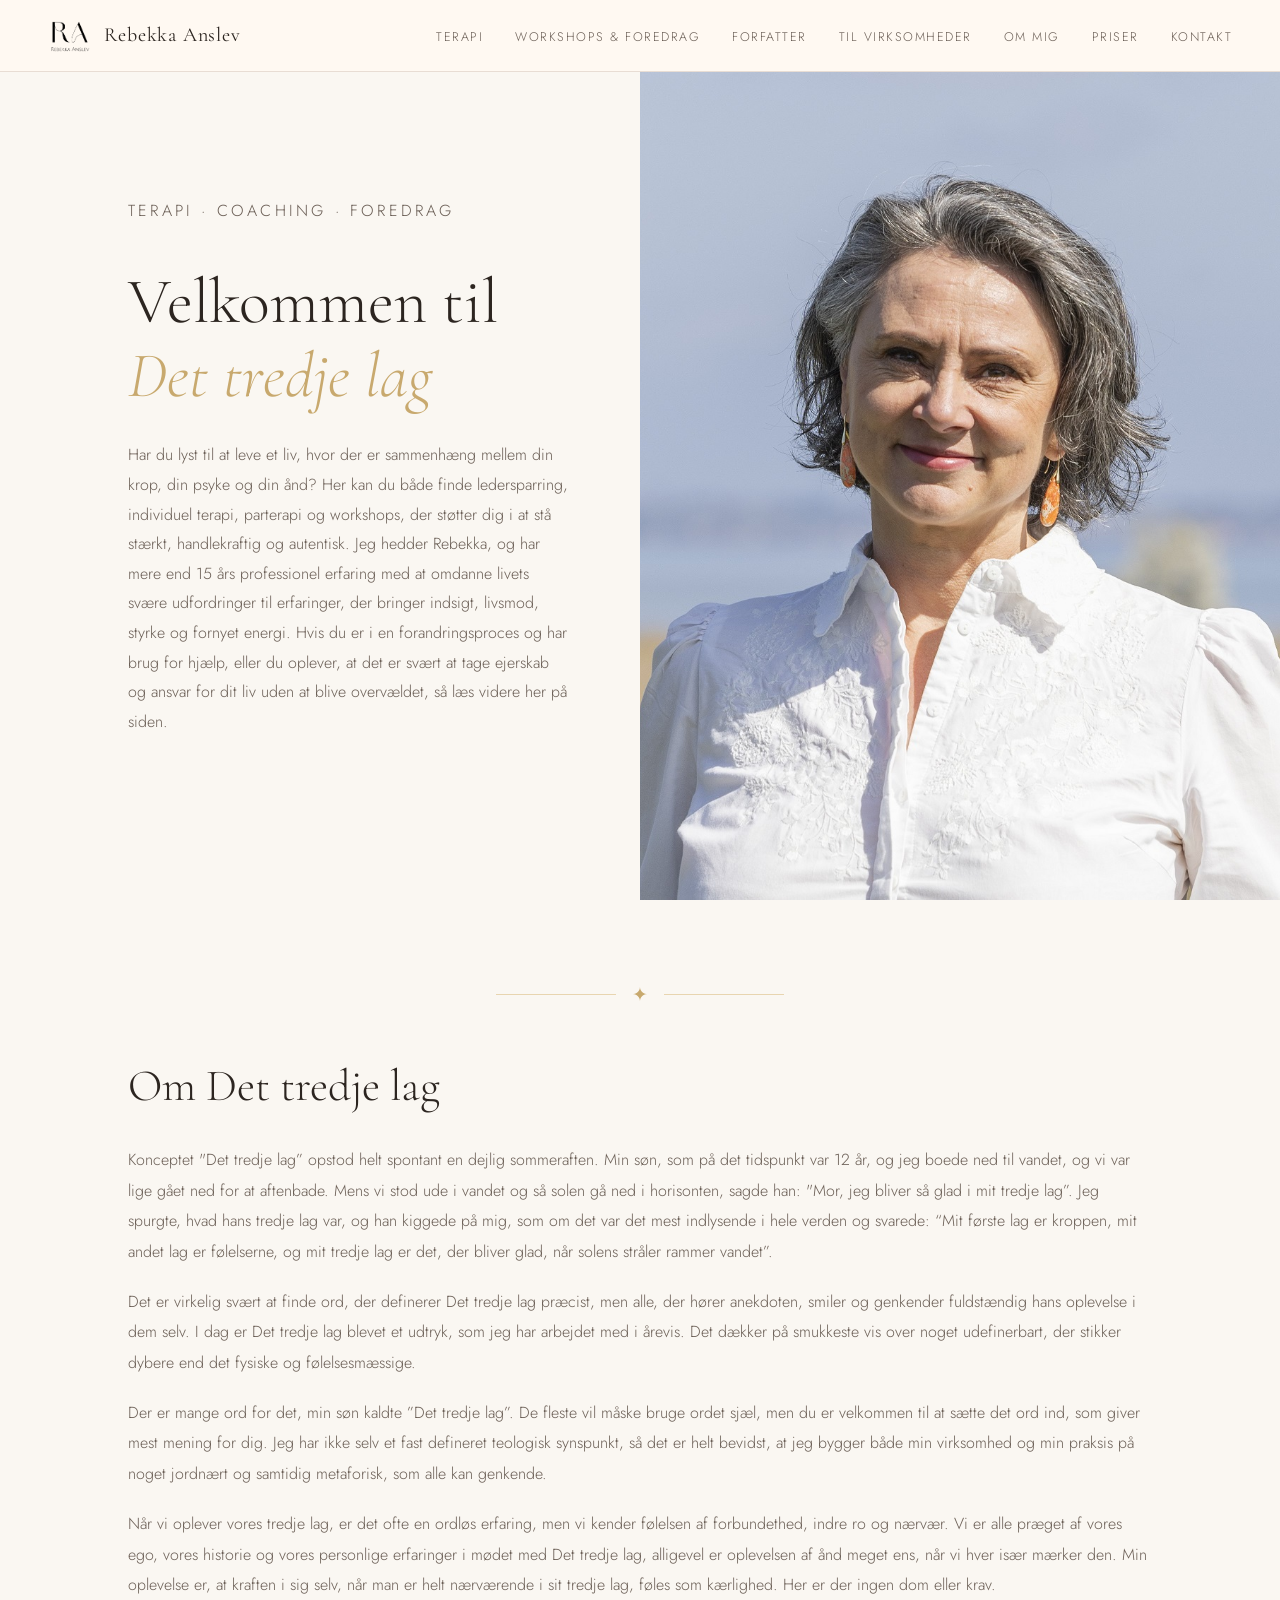
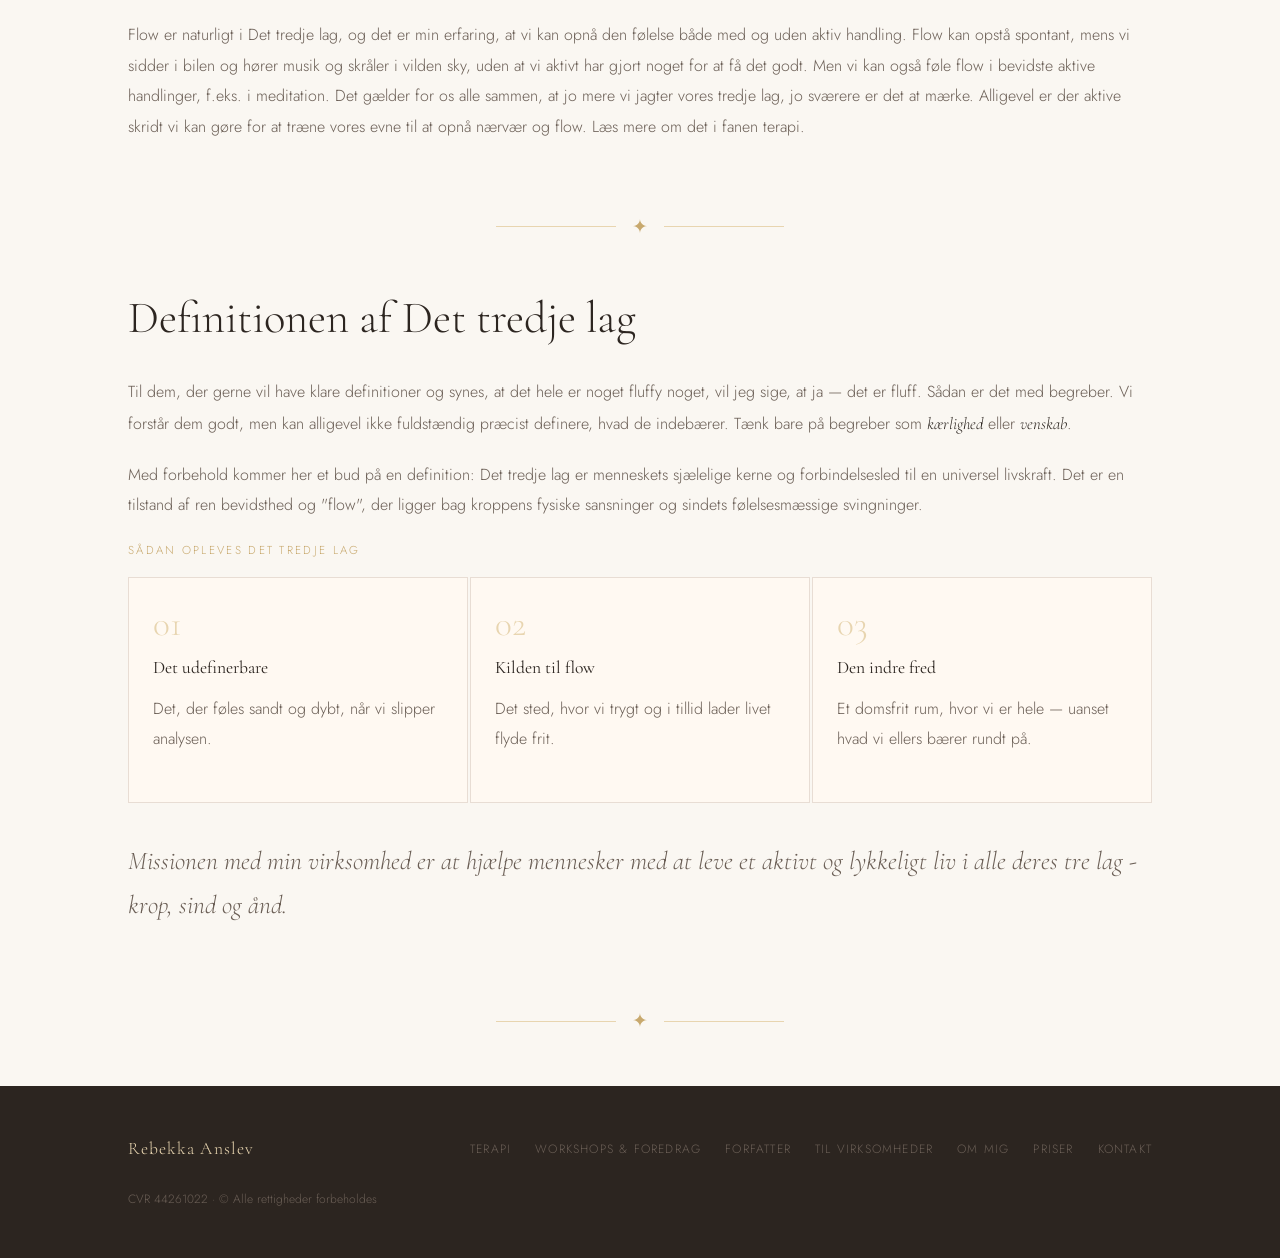
==== commit 5828a4a1: "hero image back on mobile" ====
--- a/index.html
+++ b/index.html
@@ -29,7 +29,7 @@
           Har du lyst til at leve et liv, hvor der er sammenhæng mellem din krop, din psyke og din ånd? Her kan du både
           finde ledersparring, individuel terapi, parterapi og workshops, der støtter dig i at stå stærkt, handlekraftig
           og autentisk.
-          Jeg hedder Rebekka. Min vej er at forene det jordnære med det spirituelle. Jeg har mere end 15 års
+          Jeg hedder Rebekka, og har mere end 15 års
           professionel erfaring med at omdanne livets svære udfordringer til erfaringer, der bringer indsigt, livsmod,
           styrke og fornyet energi. Hvis du er i en forandringsproces og har brug for hjælp, eller du oplever, at det er
           svært at tage ejerskab og ansvar for dit liv uden at blive overvældet, så læs videre her på siden.
@@ -112,7 +112,7 @@
 
       <div class="mv-b fade-up">
         Missionen med min virksomhed er at hjælpe mennesker med at leve
-        et aktivt og lykkeligt liv i alle deres lag.
+        et aktivt og lykkeligt liv i alle deres tre lag - krop, sind og ånd.
       </div>
     </section>
     <div class="gold-divider"><span>✦</span></div>
--- a/style.css
+++ b/style.css
@@ -122,6 +122,13 @@
   font-size: clamp(2rem, 3.5vw, 3rem);
   font-weight: 300; line-height: 1.2; margin-bottom: 32px;
 }
+
+.section h3 {
+  font-family: 'Cormorant Garamond', Georgia, serif;
+  font-size: clamp(1.2rem, 2vw, 1.6rem); font-weight: 300; 
+  color: var(--mid); line-height: 1.7; margin: 0;
+  margin-bottom: 16px;
+}
 .section p {
   color: var(--mid);  margin-bottom: 20px;
   font-size: 1rem; line-height: 1.9;
@@ -144,6 +151,23 @@
   font-size: 1.05rem; line-height: 1.85;
 }
 
+
+  .cv-section { padding: 0 10% 80px;  background: var(--warm-white); }
+  .cv-block { margin-bottom: 56px; }
+  .cv-block-title { font-family: 'Cormorant Garamond',Georgia,serif; font-size: 1.5rem; font-weight: 300; color: var(--dark); margin-bottom: 20px; padding-bottom: 12px; border-bottom: 1px solid var(--light-line); }
+  .cv-row { display: grid; grid-template-columns: 160px 1fr; gap: 12px 24px; padding: 10px 0; border-bottom: 1px solid var(--cream); align-items: baseline; }
+  .cv-row:last-child { border-bottom: none; }
+  .cv-year { font-size: .82rem; color: var(--gold); letter-spacing: .04em; font-weight: 400; padding-top: 2px; }
+  .cv-desc { font-size: .93rem; color: var(--mid); line-height: 1.7; }
+  .cv-desc a { color: var(--gold); border-bottom: 1px solid transparent; transition: border-color .2s; }
+  .cv-desc a:hover { border-bottom-color: var(--gold); }
+
+  @media (max-width: 600px) {
+    .om-banner, .om-body, .cv-section { padding-left: 24px; padding-right: 24px; }
+    .cv-row { grid-template-columns: 1fr; gap: 4px; }
+  }
+
+
 /* ── Hero (front page only) ── */
 .hero {
   min-height: calc(100vh - var(--nav-height));
@@ -168,16 +192,12 @@
   height: calc(100vh - var(--nav-height)); overflow: hidden; position: relative;
 }
 .hero-image img { width: 100%; height: 100%; object-fit: cover; object-position: top center; }
-.hero-image::after {
-  content: ''; position: absolute; inset: 0;
-  background: linear-gradient(to right, rgba(250,247,242,.18), transparent);
-  pointer-events: none;
-}
+
 
 /* ── About image ── */
 .about-grid { display: grid; grid-template-columns: 1fr 1fr; gap: 80px; align-items: center; }
-.about-image { position: relative; }
-.about-image img { width: 100%; aspect-ratio: 3/4; object-fit: cover;  max-height: 600px; }
+.about-image { position: relative;  }
+.about-image img { width: 100%; aspect-ratio: 3/4; object-fit: cover;  max-height: 700px; }
 
 
 /* ── Services ── */
@@ -209,12 +229,12 @@
 .quote-section cite { font-size: .8rem; letter-spacing: .15em; text-transform: uppercase; color: var(--mid); }
 
 .testimonialBox {
-    max-width: 680px; border-left: 2px solid #c8a96e;
+    max-width: 680px; border-left: 2px solid var(--gold);
     padding: 20px 50px; margin-top: 12px;
-    background: #fff9f2;
+    background: var(--warm-white);
   }
   .testimonialBox p {
-    margin: 0; font-size: 1rem; color: #6b5f56;
+    margin: 0; font-size: 1rem; color: var(--mid);
     font-style: italic; font-family: 'Cormorant Garamond', Georgia, serif;
     font-size: 1.15rem; line-height: 1.8;
 
@@ -368,7 +388,7 @@
 }
 .mv-tag {
   font-size: .72rem; letter-spacing: .15em; text-transform: uppercase;
-  color: #b8a88a; font-weight: 300; margin-bottom: 10px; display: block;
+  color: var(--gold-light); font-weight: 300; margin-bottom: 10px; display: block;
 }
 
 
@@ -395,7 +415,6 @@
   .nav-links { display: none; }
   .hamburger { display: flex; }
   .hero { grid-template-columns: 1fr; }
-  .hero-image { display: none; }
   .hero-text { padding: 60px 24px; }
   .section { padding: 64px 24px; }
   .about-grid { grid-template-columns: 1fr; gap: 48px; }
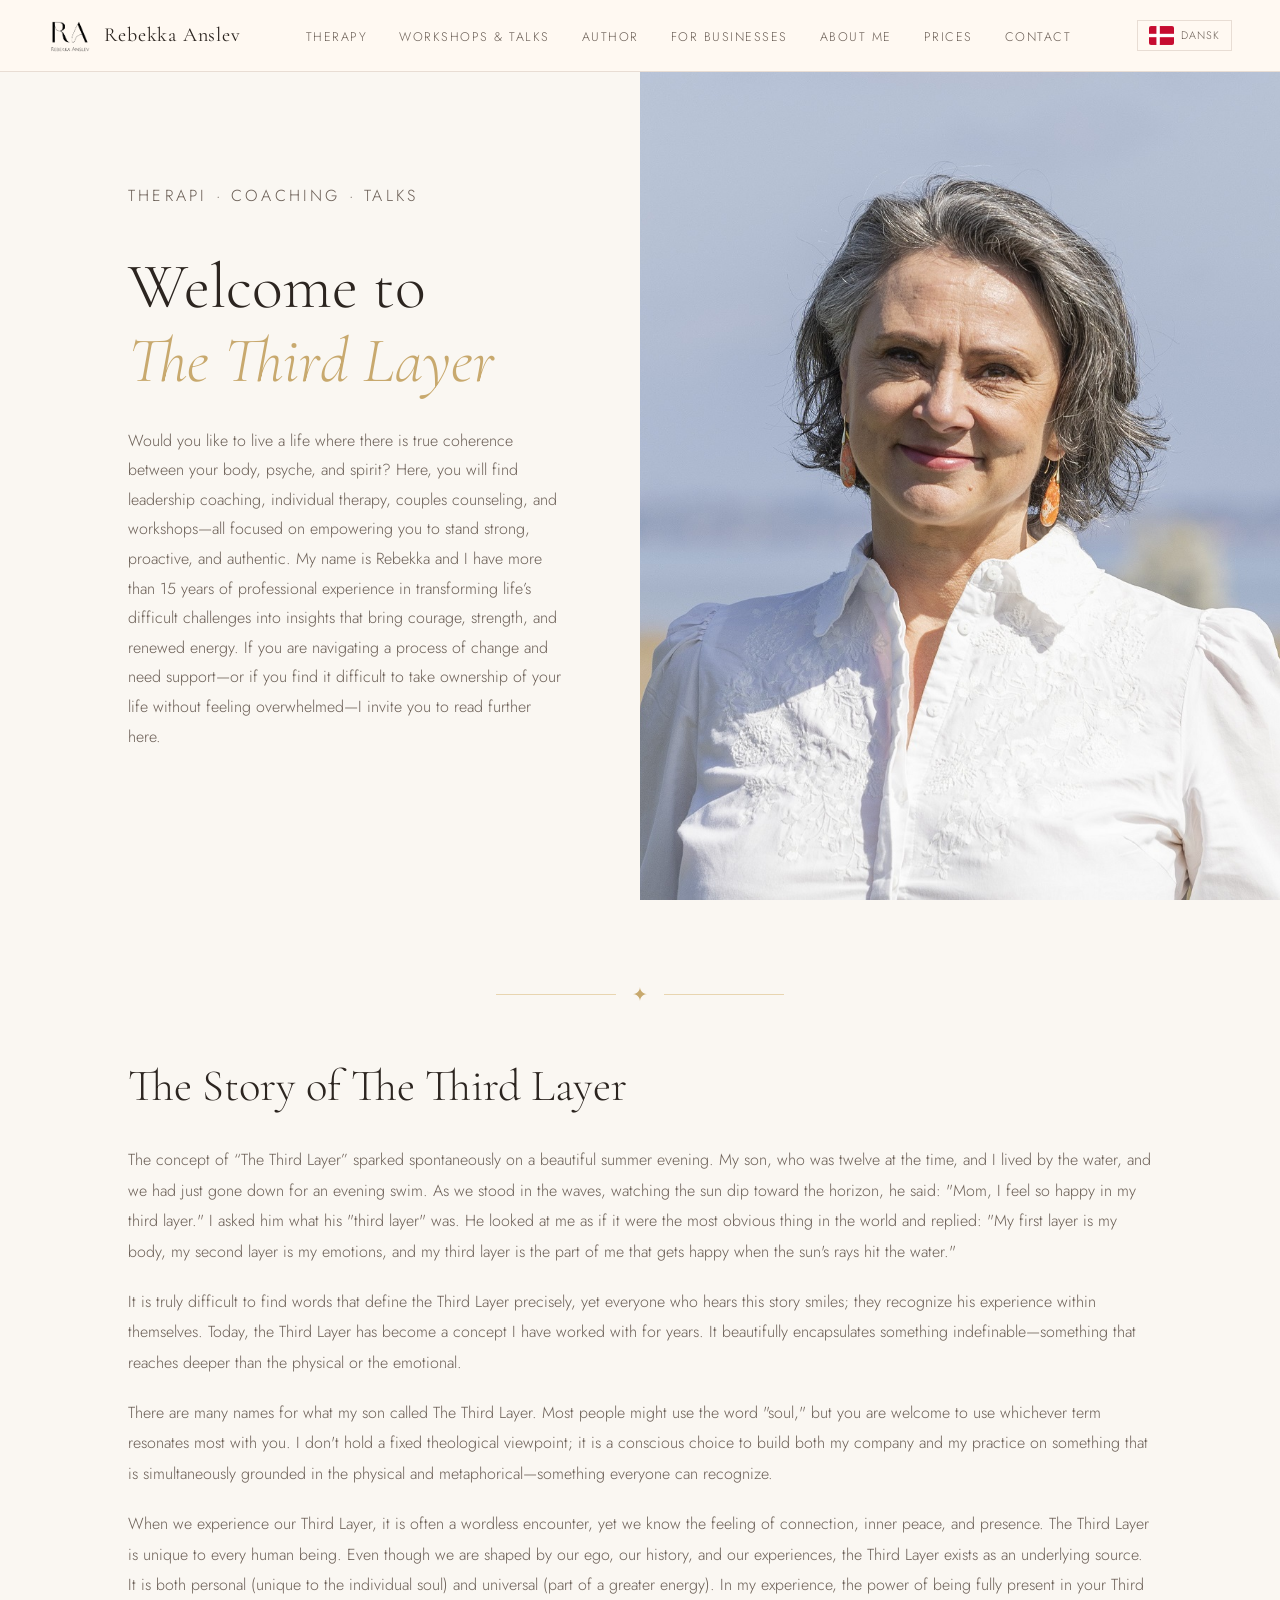
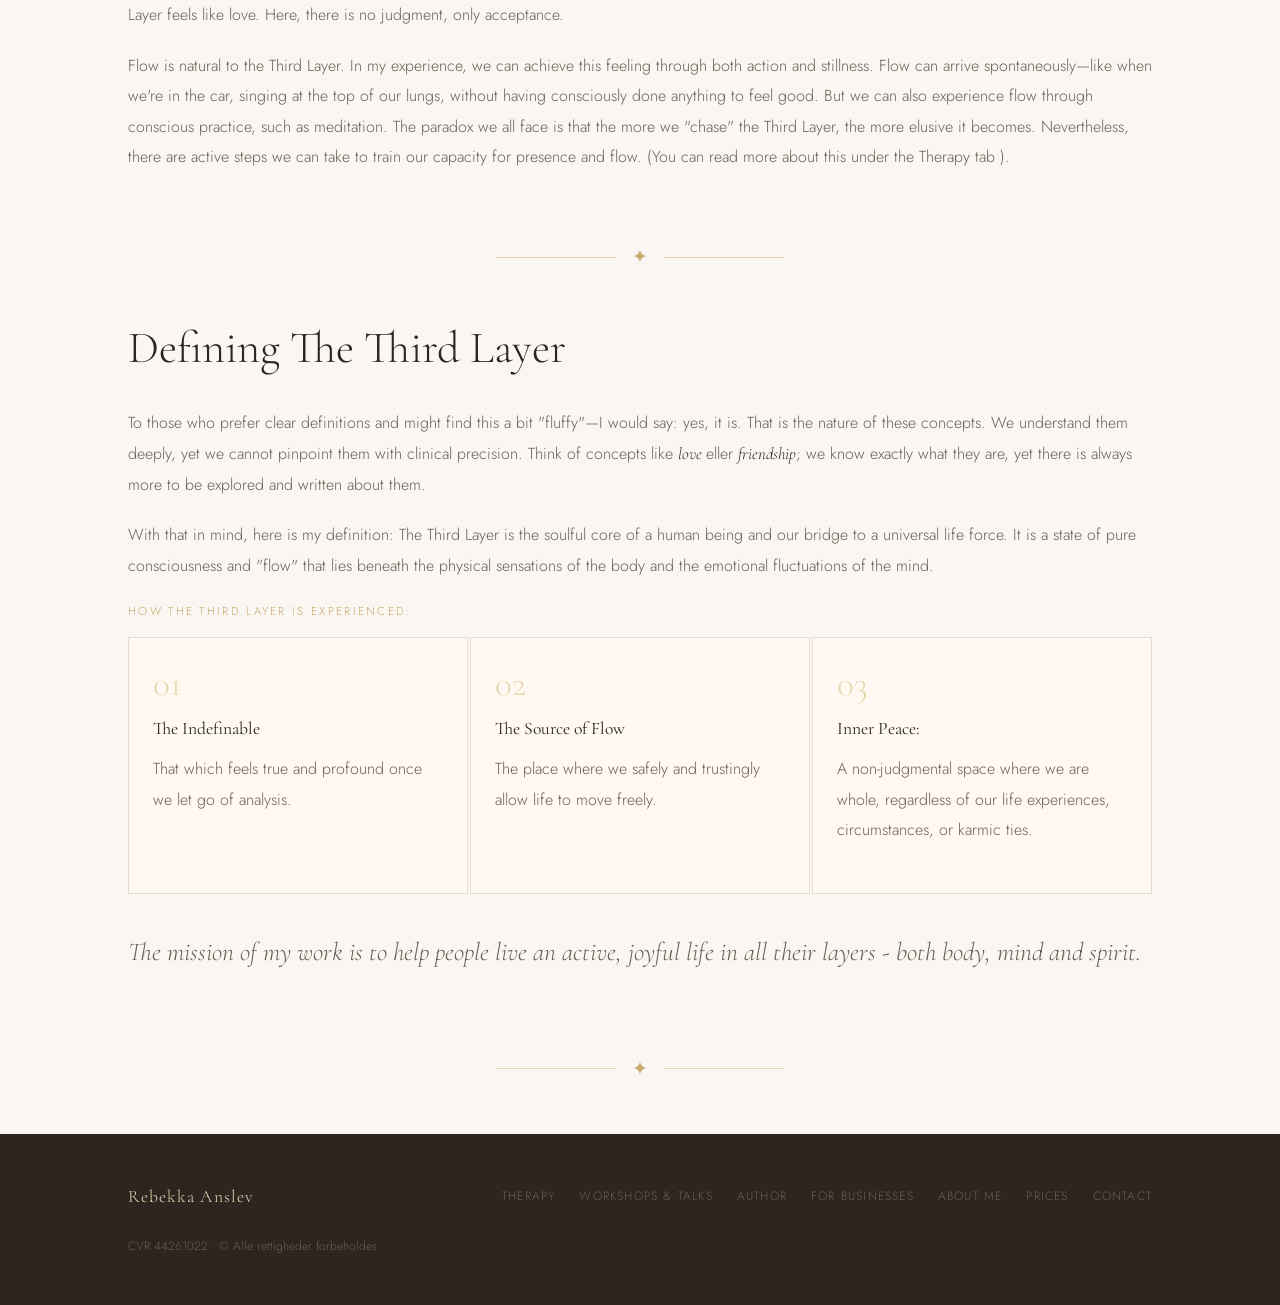
==== commit 97d44ed4: "full translation" ====
--- a/index.html
+++ b/index.html
@@ -23,16 +23,17 @@
   <div class="page">
     <section class="hero">
       <div class="hero-text">
-        <p class="hero-eyebrow fade-up">Terapi · Coaching · Foredrag</p>
-        <h1 class="fade-up">Velkommen til<br><em>Det tredje lag</em></h1>
+        <p class="hero-eyebrow fade-up">Therapi · Coaching · Talks</p>
+        <h1 class="fade-up">Welcome to<br><em>The Third Layer</em></h1>
         <p class="fade-up">
-          Har du lyst til at leve et liv, hvor der er sammenhæng mellem din krop, din psyke og din ånd? Her kan du både
-          finde ledersparring, individuel terapi, parterapi og workshops, der støtter dig i at stå stærkt, handlekraftig
-          og autentisk.
-          Jeg hedder Rebekka, og har mere end 15 års
-          professionel erfaring med at omdanne livets svære udfordringer til erfaringer, der bringer indsigt, livsmod,
-          styrke og fornyet energi. Hvis du er i en forandringsproces og har brug for hjælp, eller du oplever, at det er
-          svært at tage ejerskab og ansvar for dit liv uden at blive overvældet, så læs videre her på siden.
+          Would you like to live a life where there is true coherence between your body, psyche, and spirit? Here, you
+          will find leadership coaching, individual therapy, couples counseling, and workshops—all focused on empowering
+          you to stand strong, proactive, and authentic.
+          My name is Rebekka and I have more than 15 years of professional experience in transforming life’s difficult
+          challenges into insights that bring courage, strength, and renewed energy.
+          If you are navigating a process of change and need support—or if you find it difficult to take ownership of
+          your life without feeling overwhelmed—I invite you to read further here.
+
 
         </p>
       </div>
@@ -44,75 +45,79 @@
     <section class="tl-section">
 
       <div class="gold-divider"><span>✦</span></div>
-      <h2>Om Det tredje lag</h2>
+      <h2>The Story of The Third Layer</h2>
 
-      <p class="fade-up">Konceptet "Det tredje lag” opstod helt spontant en dejlig sommeraften. Min søn, som på det
-        tidspunkt var 12 år, og jeg boede ned til vandet, og vi var lige gået ned for at aftenbade. Mens vi stod ude i
-        vandet og så solen gå ned i horisonten, sagde han: "Mor, jeg bliver så glad i mit tredje lag”. Jeg spurgte, hvad
-        hans tredje lag var, og han kiggede på mig, som om det var det mest indlysende i hele verden og svarede: “Mit
-        første lag er kroppen, mit andet lag er følelserne, og mit tredje lag er det, der bliver glad, når solens
-        stråler rammer vandet”.</p>
-      <p class="fade-up">Det er virkelig svært at finde ord, der definerer Det tredje lag præcist, men alle, der hører
-        anekdoten, smiler og genkender fuldstændig hans oplevelse i dem selv. I dag er Det tredje lag blevet et udtryk,
-        som jeg har arbejdet med i årevis. Det dækker på smukkeste vis over noget udefinerbart, der stikker dybere end
-        det fysiske og følelsesmæssige.</p>
-      <p class="fade-up">Der er mange ord for det, min søn kaldte ”Det tredje lag”. De fleste vil måske bruge ordet
-        sjæl, men du er velkommen til at sætte det ord ind, som giver mest mening for dig. Jeg har ikke selv et fast
-        defineret teologisk synspunkt, så det er helt bevidst, at jeg bygger både min virksomhed og min praksis på noget
-        jordnært og samtidig metaforisk, som alle kan genkende.</p>
-      <p class="fade-up">Når vi oplever vores tredje lag, er det ofte en ordløs erfaring, men vi kender følelsen af
-        forbundethed, indre ro og nærvær. Vi er alle præget af vores ego, vores historie og vores personlige erfaringer
-        i mødet med Det tredje lag, alligevel er oplevelsen af ånd meget ens, når vi hver især mærker den. Min oplevelse
-        er, at kraften i sig selv, når man er helt nærværende i sit tredje lag, føles som kærlighed. Her er der ingen
-        dom eller krav.</p>
-      <p class="fade-up">Flow er naturligt i Det tredje lag, og det er min erfaring, at vi kan opnå den følelse både med
-        og uden aktiv handling. Flow kan opstå spontant, mens vi sidder i bilen og hører musik og skråler i vilden sky,
-        uden at vi aktivt har gjort noget for at få det godt. Men vi kan også føle flow i bevidste aktive handlinger,
-        f.eks. i meditation. Det gælder for os alle sammen, at jo mere vi jagter vores tredje lag, jo sværere er det at
-        mærke. Alligevel er der aktive skridt vi kan gøre for at træne vores evne til at opnå nærvær og flow. Læs mere
-        om det i fanen terapi.</p>
+      <p class="fade-up">The concept of “The Third Layer” sparked spontaneously on a beautiful summer evening. My son,
+        who was twelve at the time, and I lived by the water, and we had just gone down for an evening swim. As we stood
+        in the waves, watching the sun dip toward the horizon, he said: "Mom, I feel so happy in my third layer."
+        I asked him what his "third layer" was. He looked at me as if it were the most obvious thing in the world and
+        replied: "My first layer is my body, my second layer is my emotions, and my third layer is the part of me that
+        gets happy when the sun's rays hit the water."</p>
+      <p class="fade-up">It is truly difficult to find words that define the Third Layer precisely, yet everyone who
+        hears this story smiles; they recognize his experience within themselves.
+        Today, the Third Layer has become a concept I have worked with for years. It beautifully encapsulates something
+        indefinable—something that reaches deeper than the physical or the emotional.
+      </p>
+      <p class="fade-up">There are many names for what my son called The Third Layer. Most people might use the word
+        "soul," but you are welcome to use whichever term resonates most with you. I don't hold a fixed theological
+        viewpoint; it is a conscious choice to build both my company and my practice on something that is simultaneously
+        grounded in the physical and metaphorical—something everyone can recognize.</p>
+      <p class="fade-up">When we experience our Third Layer, it is often a wordless encounter, yet we know the feeling
+        of connection, inner peace, and presence. The Third Layer is unique to every human being. Even though we are
+        shaped by our ego, our history, and our experiences, the Third Layer exists as an underlying source. It is both
+        personal (unique to the individual soul) and universal (part of a greater energy). In my experience, the power
+        of being fully present in your Third Layer feels like love. Here, there is no judgment, only acceptance.</p>
+      <p class="fade-up">Flow is natural to the Third Layer. In my experience, we can achieve this feeling through both
+        action and stillness. Flow can arrive spontaneously—like when we're in the car, singing at the top of our lungs,
+        without having consciously done anything to feel good. But we can also experience flow through conscious
+        practice, such as meditation.
+        The paradox we all face is that the more we "chase" the Third Layer, the more elusive it becomes. Nevertheless,
+        there are active steps we can take to train our capacity for presence and flow. (You can read more about this
+        under the Therapy tab
+        ).
+      </p>
 
       <div class="gold-divider"><span>✦</span></div>
 
-      <h2>Definitionen af Det tredje lag</h2>
+      <h2>Defining The Third Layer</h2>
 
       <p class="fade-up">
-        Til dem, der gerne vil have klare definitioner og synes, at det hele er noget
-        fluffy noget, vil jeg sige, at ja — det er fluff. Sådan er det med begreber.
-        Vi forstår dem godt, men kan alligevel ikke fuldstændig præcist definere, hvad
-        de indebærer. Tænk bare på begreber som <em>kærlighed</em> eller <em>venskab</em>.
+        To those who prefer clear definitions and might find this a bit "fluffy"—I would say: yes, it is. That is the
+        nature of these concepts. We understand them deeply, yet we cannot pinpoint them with clinical precision. Think
+        of concepts like <em>love </em> eller <em>friendship</em>; we know exactly what they are, yet there is always
+        more to be explored and written about them.
       </p>
 
       <p class="fade-up">
-        Med forbehold kommer her et bud på en definition: Det tredje lag er menneskets
-        sjælelige kerne og forbindelsesled til en universel livskraft. Det er en tilstand
-        af ren bevidsthed og "flow", der ligger bag kroppens fysiske sansninger
-        og sindets følelsesmæssige svingninger.
+        With that in mind, here is my definition: The Third Layer is the soulful core of a human being and our bridge to
+        a universal life force. It is a state of pure consciousness and "flow" that lies beneath the physical sensations
+        of the body and the emotional fluctuations of the mind.
       </p>
 
-      <span class="tl-label fade-up">Sådan opleves Det tredje lag</span>
+      <span class="tl-label fade-up">How the Third Layer is experienced:</span>
 
       <div class="tl-cards">
         <div class="tl-card">
           <div class="tl-card-num">01</div>
-          <div class="tl-card-title">Det udefinerbare</div>
-          <p class="tl-card-body">Det, der føles sandt og dybt, når vi slipper analysen.</p>
+          <div class="tl-card-title">The Indefinable</div>
+          <p class="tl-card-body">That which feels true and profound once we let go of analysis.</p>
         </div>
         <div class="tl-card">
           <div class="tl-card-num">02</div>
-          <div class="tl-card-title">Kilden til flow</div>
-          <p class="tl-card-body">Det sted, hvor vi trygt og i tillid lader livet flyde frit.</p>
+          <div class="tl-card-title">The Source of Flow</div>
+          <p class="tl-card-body">The place where we safely and trustingly allow life to move freely.</p>
         </div>
         <div class="tl-card">
           <div class="tl-card-num">03</div>
-          <div class="tl-card-title">Den indre fred</div>
-          <p class="tl-card-body">Et domsfrit rum, hvor vi er hele — uanset hvad vi ellers bærer rundt på.</p>
+          <div class="tl-card-title">Inner Peace:</div>
+          <p class="tl-card-body">A non-judgmental space where we are whole, regardless of our life experiences,
+            circumstances, or karmic ties.</p>
         </div>
       </div>
 
       <div class="mv-b fade-up">
-        Missionen med min virksomhed er at hjælpe mennesker med at leve
-        et aktivt og lykkeligt liv i alle deres tre lag - krop, sind og ånd.
+        The mission of my work is to help people live an active, joyful life in all their layers - both body, mind and
+        spirit.
       </div>
     </section>
     <div class="gold-divider"><span>✦</span></div>
--- a/style.css
+++ b/style.css
@@ -391,7 +391,19 @@
   color: var(--gold-light); font-weight: 300; margin-bottom: 10px; display: block;
 }
 
-
+/* ── Language switcher ── */
+.nav-right {
+  display: flex; align-items: center; gap: 16px;
+}
+.lang-switch {
+  display: flex; align-items: center; gap: 7px;
+  font-size: .68rem; letter-spacing: .1em; text-transform: uppercase;
+  color: var(--mid); transition: color .2s;
+  border: 1px solid var(--light-line); padding: 5px 11px;
+}
+.lang-switch:hover { color: var(--gold); border-color: var(--gold-light); }
+.lang-switch span { color: inherit; }
+.lang-switch--mobile { margin-top: 12px; font-size: .85rem; }
 
 
 /* ── Animations ── */
